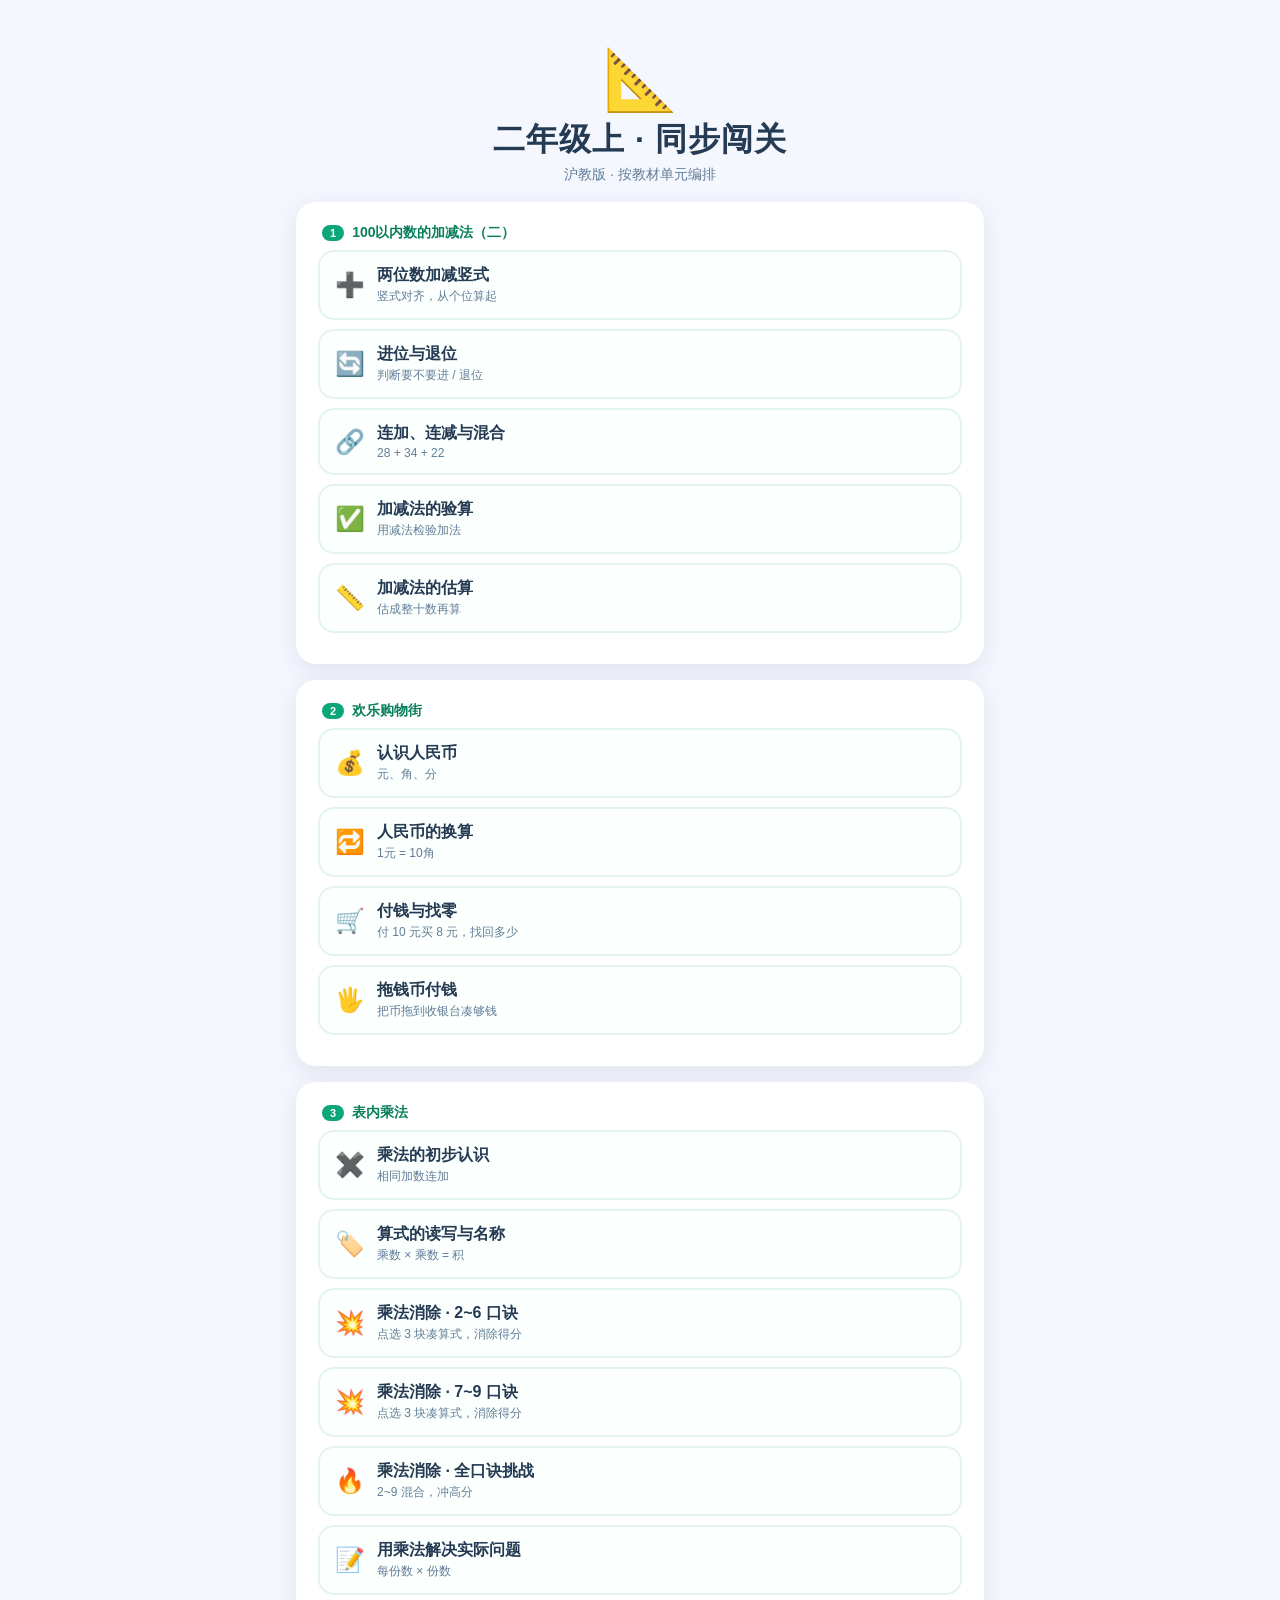
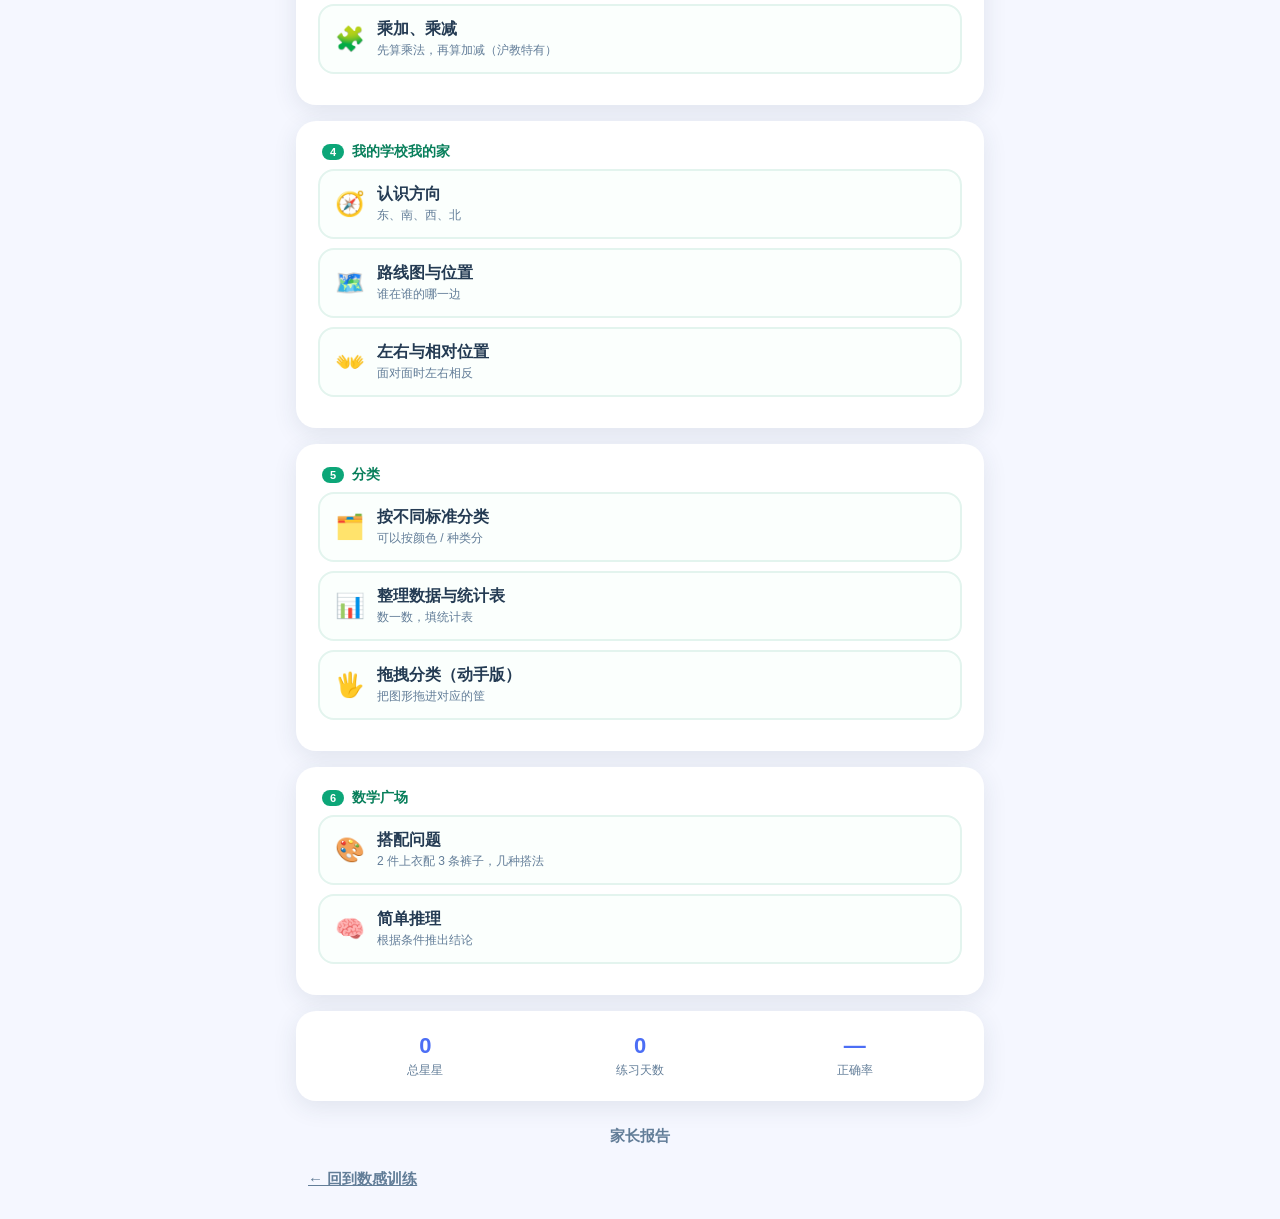
==== grade2.html @ 06c03c6e "feat: 乘法改为消除玩法（借鉴 math-game-2a 设计） - 新增 match.js：棋盘点选 3 块凑「因数×因数=积」即消除 - 追加消除数 = 积的十位数（12→多消 1 块，6→不" ====
<!DOCTYPE html>
<html lang="zh-CN">
<head>
<meta charset="UTF-8">
<meta name="viewport" content="width=device-width, initial-scale=1.0, maximum-scale=1.0, user-scalable=no, viewport-fit=cover">
<meta name="theme-color" content="#0ca678">
<meta name="apple-mobile-web-app-capable" content="yes">
<meta name="apple-mobile-web-app-title" content="二上闯关">
<title>二年级上 · 同步闯关（沪教版）</title>
<link rel="stylesheet" href="styles.css">
<link rel="stylesheet" href="grade2.css">
</head>
<body>

<div id="app">

  <!-- ========== 首页 ========== -->
  <section id="view-home" class="view active">
    <header class="hero">
      <div class="logo">📐</div>
      <h1>二年级上 · 同步闯关</h1>
      <p class="sub">沪教版 · 按教材单元编排</p>
    </header>

    <div id="unitList"><!-- JS 注入：按单元分组 --></div>

    <div class="card stats-card">
      <div class="stat"><span class="stat-num" id="homeStars">0</span><span class="stat-lbl">总星星</span></div>
      <div class="stat"><span class="stat-num" id="homeDays">0</span><span class="stat-lbl">练习天数</span></div>
      <div class="stat"><span class="stat-num" id="homeAcc">—</span><span class="stat-lbl">正确率</span></div>
    </div>

    <button class="btn btn-ghost" id="btnParent">家长报告</button>
    <a class="btn btn-ghost" href="index.html">← 回到数感训练</a>
  </section>

  <!-- ========== 答题 ========== -->
  <section id="view-quiz" class="view">
    <header class="quiz-bar">
      <button class="icon-btn" id="btnQuit" aria-label="退出">✕</button>
      <div class="progress-wrap"><div class="progress" id="progress"></div></div>
      <div class="star-counter">⭐ <span id="quizStars">0</span></div>
    </header>

    <div class="quiz-body">
      <div class="stage-tag" id="stageTag">乘法与除法</div>
      <div class="question" id="question"></div>
    </div>

    <div class="answers" id="answers"></div>
    <div class="feedback" id="feedback"></div>
  </section>

  <!-- ========== 结算 ========== -->
  <section id="view-result" class="view">
    <div class="result-card">
      <div class="result-emoji" id="resultEmoji">🎉</div>
      <h2 id="resultTitle">真棒！</h2>
      <div class="result-stars" id="resultStars">⭐⭐⭐</div>
      <p class="result-sub" id="resultSub"></p>
      <button class="btn btn-primary" id="btnAgain">再来一轮</button>
      <button class="btn btn-ghost" id="btnBackHome">回到首页</button>
    </div>
  </section>

  <!-- ========== 家长报告 ========== -->
  <section id="view-parent" class="view">
    <header class="hero small"><h1>家长报告</h1></header>
    <div class="card" id="parentStats"></div>
    <div class="card" id="parentDaily"></div>
    <div class="card" id="parentModes"></div>
    <button class="btn btn-ghost" id="btnParentBack">返回</button>
    <button class="btn btn-danger" id="btnReset">清空记录</button>
  </section>

</div>

<script src="drag.js"></script>
<script src="match.js"></script>
<script src="grade2.js"></script>
</body>
</html>
---- styles.css ----
/* 数学岛 — 响应式 + 童趣皮肤 */
:root{
  --bg:#f5f7ff;
  --card:#ffffff;
  --ink:#243b53;
  --ink-soft:#627d98;
  --blue:#4c6ef5;
  --blue-dark:#3b5bdb;
  --green:#2fb344;
  --red:#ef5350;
  --amber:#ffb020;
  --radius:20px;
  --shadow:0 6px 24px rgba(36,59,83,.10);
  --safe-b:env(safe-area-inset-bottom,0px);
}
*{box-sizing:border-box;-webkit-tap-highlight-color:transparent}
html,body{height:100%}
body{
  margin:0;
  font-family:-apple-system,BlinkMacSystemFont,"Segoe UI","PingFang SC","Microsoft YaHei",sans-serif;
  background:var(--bg);
  color:var(--ink);
  overscroll-behavior:none;
  user-select:none;
}
#app{
  max-width:640px;
  margin:0 auto;
  min-height:100%;
  padding:18px 16px calc(18px + var(--safe-b));
  display:flex;
  flex-direction:column;
}
.view{display:none;flex:1;flex-direction:column}
.view.active{display:flex;animation:fade .22s ease}
@keyframes fade{from{opacity:0;transform:translateY(6px)}to{opacity:1;transform:none}}

/* ---------- 首页 ---------- */
.hero{text-align:center;padding:22px 0 18px}
.hero.small{padding:8px 0 14px}
.logo{font-size:52px;line-height:1}
.hero h1{margin:8px 0 4px;font-size:28px;letter-spacing:1px}
.hero .sub{margin:0;color:var(--ink-soft);font-size:14px}

.card{
  background:var(--card);
  border-radius:var(--radius);
  box-shadow:var(--shadow);
  padding:16px;
  margin-bottom:14px;
}
.card-title{margin:0 0 12px;font-size:15px;color:var(--ink-soft);font-weight:600}

.level-list{display:flex;flex-direction:column;gap:10px}
.level-btn{
  display:flex;align-items:center;gap:12px;
  width:100%;padding:14px 16px;
  border:2px solid #e6ebff;border-radius:16px;
  background:#fbfcff;cursor:pointer;
  font-size:16px;font-weight:600;color:var(--ink);
  transition:transform .12s ease,border-color .12s,background .12s;
  text-align:left;
}
.level-btn:active{transform:scale(.975)}
.level-btn:hover{border-color:var(--blue);background:#f2f5ff}
.level-btn .lv-emoji{font-size:26px}
.level-btn .lv-meta{display:flex;flex-direction:column;gap:2px}
.level-btn .lv-desc{font-size:12px;color:var(--ink-soft);font-weight:400}

.stats-card{display:flex;justify-content:space-around;text-align:center}
.stat{display:flex;flex-direction:column;gap:3px;flex:1}
.stat-num{font-size:22px;font-weight:700;color:var(--blue)}
.stat-lbl{font-size:12px;color:var(--ink-soft)}

/* ---------- 按钮 ---------- */
.btn{
  display:block;width:100%;padding:15px;
  border:none;border-radius:16px;
  font-size:17px;font-weight:700;font-family:inherit;
  cursor:pointer;transition:transform .1s,filter .15s;
}
.btn:active{transform:scale(.98)}
.btn-primary{background:var(--blue);color:#fff;box-shadow:0 4px 14px rgba(76,110,245,.35)}
.btn-primary:hover{filter:brightness(1.06)}
.btn-ghost{background:transparent;color:var(--ink-soft);font-weight:600;font-size:15px;padding:12px}
.btn-ghost:hover{color:var(--blue)}
.btn-danger{background:transparent;color:var(--red);font-weight:600;font-size:14px;padding:10px}

/* ---------- 答题 ---------- */
.quiz-bar{display:flex;align-items:center;gap:12px;padding:4px 0 12px}
.icon-btn{
  width:38px;height:38px;flex:0 0 38px;
  border:none;border-radius:50%;background:#e8ecff;color:var(--ink-soft);
  font-size:17px;cursor:pointer;line-height:1;
}
.progress-wrap{flex:1;height:10px;background:#e8ecff;border-radius:99px;overflow:hidden}
.progress{height:100%;width:0;background:linear-gradient(90deg,var(--blue),#7c9cff);border-radius:99px;transition:width .3s ease}
.star-counter{font-size:15px;font-weight:700;color:var(--amber);white-space:nowrap}

.quiz-body{
  flex:1;display:flex;flex-direction:column;align-items:center;justify-content:center;
  gap:14px;min-height:0;
}
.stage-tag{
  font-size:12px;font-weight:700;letter-spacing:.5px;
  color:var(--blue);background:#eaefff;padding:5px 14px;border-radius:99px;
}
.question{
  font-size:clamp(26px,7vw,40px);
  font-weight:800;text-align:center;line-height:1.35;
  word-break:break-word;
}
/* 具象：实物图形 */
.objects{display:flex;flex-wrap:wrap;justify-content:center;gap:6px;max-width:100%}
.objects.big{font-size:clamp(22px,6vw,34px);line-height:1.1}
.objects.gone{opacity:.28}
.obj-row{display:flex;align-items:center;gap:10px;flex-wrap:wrap;justify-content:center}
.op-sign{font-size:34px;font-weight:800;color:var(--ink-soft)}
/* 形象：点阵 */
.dots{display:flex;flex-wrap:wrap;gap:5px;justify-content:center;max-width:240px}
.dot{width:16px;height:16px;border-radius:50%;background:var(--blue)}
.dot.b{background:var(--amber)}
.dot.off{background:#dde3f5}
.eq-line{font-size:clamp(24px,6.5vw,36px);font-weight:800}
.blank{
  display:inline-block;min-width:1.6em;border-bottom:5px solid var(--blue);
  color:var(--blue);
}

.answers{
  display:grid;grid-template-columns:repeat(2,1fr);gap:12px;
  padding-top:14px;
}
.ans-btn{
  padding:20px 8px;border:3px solid #e6ebff;border-radius:18px;
  background:#fff;font-size:26px;font-weight:800;color:var(--ink);
  font-family:inherit;cursor:pointer;
  transition:transform .1s,border-color .15s,background .15s;
  box-shadow:0 3px 10px rgba(36,59,83,.06);
}
.ans-btn:active{transform:scale(.96)}
.ans-btn:hover{border-color:var(--blue)}
.ans-btn.correct{border-color:var(--green);background:#e9f9ec;color:var(--green);animation:pop .3s}
.ans-btn.wrong{border-color:var(--red);background:#fdecec;color:var(--red);animation:shake .3s}
.ans-btn:disabled{cursor:default;opacity:.85}
@keyframes pop{0%{transform:scale(1)}50%{transform:scale(1.08)}100%{transform:scale(1)}}
@keyframes shake{0%,100%{transform:translateX(0)}25%{transform:translateX(-7px)}75%{transform:translateX(7px)}}

.feedback{
  height:26px;text-align:center;font-weight:700;font-size:16px;
  padding-top:8px;color:var(--green);
}
.feedback.bad{color:var(--red)}

/* 连击 */
.combo{
  position:fixed;left:50%;top:22%;transform:translateX(-50%);
  font-size:34px;font-weight:900;color:var(--amber);
  text-shadow:0 3px 0 #fff,0 0 18px rgba(255,176,32,.5);
  pointer-events:none;animation:comboAnim .9s ease forwards;z-index:50;
}
@keyframes comboAnim{0%{opacity:0;transform:translate(-50%,10px) scale(.6)}
  30%{opacity:1;transform:translate(-50%,0) scale(1.15)}
  100%{opacity:0;transform:translate(-50%,-38px) scale(1)}}

/* ---------- 结算 ---------- */
#view-result{align-items:center;justify-content:center}
.result-card{text-align:center;width:100%;padding:8px 0 20px}
.result-emoji{font-size:64px;animation:pop .5s}
.result-card h2{font-size:24px;margin:10px 0 6px}
.result-stars{font-size:32px;letter-spacing:4px;margin:6px 0 10px}
.result-sub{color:var(--ink-soft);font-size:15px;margin:0 0 22px}
.result-card .btn{margin-bottom:10px}

/* ---------- 家长报告 ---------- */
#view-parent .card{font-size:15px}
.p-row{display:flex;justify-content:space-between;padding:9px 0;border-bottom:1px solid #eef1fa}
.p-row:last-child{border-bottom:none}
.p-row span:last-child{font-weight:700;color:var(--blue)}
.day-row{display:flex;justify-content:space-between;padding:7px 0;font-size:14px;border-bottom:1px solid #f2f4fb}
.day-row:last-child{border-bottom:none}
.day-row .d{color:var(--ink-soft)}

/* ---------- 大屏（电脑/平板横屏） ---------- */
@media (min-width:768px){
  #app{max-width:720px;padding-top:28px}
  .logo{font-size:60px}
  .hero h1{font-size:32px}
  .answers{grid-template-columns:repeat(4,1fr)}
  .ans-btn{padding:24px 8px;font-size:30px}
  .card{padding:22px}
}
/* 横屏矮屏 */
@media (max-height:520px) and (orientation:landscape){
  .hero{padding:6px 0}
  .logo{display:none}
  .quiz-body{gap:8px}
  .stage-tag{display:none}
}
---- grade2.css ----
/* 二年级上同步闯关 — 追加样式（基础样式复用 styles.css） */
:root{
  --g2:#0ca678;
  --g2-dark:#087f5b;
}

/* 单元分组 */
.unit-block{margin-bottom:16px}
.unit-title{
  display:flex;align-items:center;gap:8px;
  font-size:14px;font-weight:800;color:var(--g2-dark);
  padding:0 4px 8px;
}
.unit-title .u-badge{
  background:var(--g2);color:#fff;font-size:11px;
  padding:2px 8px;border-radius:99px;font-weight:700;
}

/* 模式按钮 */
.mode-btn{
  display:flex;align-items:center;gap:12px;width:100%;
  padding:13px 15px;border:2px solid #e3f4ee;border-radius:16px;
  background:#fbfffd;cursor:pointer;text-align:left;
  font-size:16px;font-weight:700;color:var(--ink);
  margin-bottom:9px;transition:transform .12s,border-color .12s,background .12s;
}
.mode-btn:active{transform:scale(.975)}
.mode-btn:hover{border-color:var(--g2);background:#f2fbf7}
.mode-btn .m-emoji{font-size:24px}
.mode-btn .m-meta{display:flex;flex-direction:column;gap:2px}
.mode-btn .m-desc{font-size:12px;color:var(--ink-soft);font-weight:400}

/* ---------- 题目渲染 ---------- */
/* 竖式（右对齐等宽） */
.vcalc{
  display:inline-block;
  font-family:ui-monospace,Consolas,"Courier New",monospace;
  font-size:clamp(26px,6.5vw,38px);font-weight:800;line-height:1.32;
  text-align:right;margin-bottom:10px;padding:0 10px;
}
.vrow{display:flex;justify-content:flex-end;align-items:baseline;gap:6px}
.vop{color:var(--g2);margin-right:2px}
.vline{border-top:3px solid var(--ink);margin-top:5px;min-width:2.4em}

/* 提示小字 */
.hint{font-size:13px;color:var(--ink-soft);font-weight:400;display:inline-block;margin-top:5px}

/* 连加连减算式行 */
.addline{
  font-size:clamp(19px,4.8vw,28px);font-weight:800;text-align:center;
  letter-spacing:1px;margin-bottom:10px;color:var(--ink);word-break:break-word;
}

/* 分组实物：几个几 */
.groups{
  display:flex;flex-wrap:wrap;gap:12px;justify-content:center;
  margin-bottom:8px;max-width:100%;
}
.grp{
  background:#f2fbf7;border:2px dashed #a8e0c8;border-radius:14px;
  padding:7px 11px;font-size:clamp(17px,4.2vw,25px);
  letter-spacing:1.5px;line-height:1.15;
}

/* 方位十字 */
.compass{
  display:grid;grid-template-columns:repeat(3,minmax(50px,66px));
  gap:6px;justify-content:center;margin-bottom:10px;
}
.cdir{
  display:flex;align-items:center;justify-content:center;
  background:#f2fbf7;border:2px solid #a8e0c8;border-radius:12px;
  padding:9px 4px;font-size:clamp(16px,4vw,20px);font-weight:800;color:var(--ink);
}
.cdir.on{background:var(--g2);color:#fff;border-color:var(--g2)}
.cctr{display:flex;align-items:center;justify-content:center;font-size:26px}

/* 人民币 */
.money{font-size:clamp(28px,7vw,40px);text-align:center;margin-bottom:10px;letter-spacing:6px}

/* 图标行（分类 / 搭配 / 统计） */
.items{
  font-size:clamp(20px,5vw,30px);text-align:center;letter-spacing:4px;
  margin-bottom:10px;line-height:1.55;word-break:break-word;
}
.items.small{
  font-size:clamp(15px,3.8vw,21px);letter-spacing:2px;line-height:1.75;
  max-height:100px;overflow:hidden;
}

/* 统计表 */
.table{
  max-width:290px;margin:0 auto 10px;border:2px solid #a8e0c8;
  border-radius:12px;overflow:hidden;
}
.trow{
  display:flex;justify-content:space-between;padding:8px 14px;
  font-size:16px;font-weight:700;border-bottom:1px solid #e3f4ee;
}
.trow:last-child{border-bottom:none}
.trow span:last-child{color:var(--g2);font-weight:800}

/* 题目提问文字 */
.ask{
  font-size:clamp(14px,3.6vw,18px);font-weight:700;
  color:var(--ink);text-align:center;line-height:1.45;
}

/* ---------- 选项与主题色 ---------- */
.ans-btn.text{font-size:clamp(15px,3.7vw,21px);padding:19px 8px;letter-spacing:.3px;line-height:1.35}
.btn-primary{background:var(--g2);box-shadow:0 4px 14px rgba(12,166,120,.32)}
.btn-primary:hover{filter:brightness(1.06)}
.ans-btn:hover{border-color:var(--g2)}
.ans-btn.correct{border-color:var(--g2);background:#e9fbf3;color:var(--g2)}
.stage-tag{color:var(--g2);background:#e6f9f1}
.blank{border-bottom-color:var(--g2)}
.progress{background:linear-gradient(90deg,var(--g2),#63e6be)}
.icon-btn{background:#e3f7f0;color:var(--g2-dark)}
.dot{background:var(--g2)}
.dot.b{background:#ffa94d}

/* 大屏 */
@media (min-width:768px){
  .items.small{max-height:130px}
  .vcalc{font-size:42px}
}

/* ================= 拖拽玩法 ================= */
.drag-scene{width:100%;display:flex;flex-direction:column;gap:12px}
.drag-prompt{
  text-align:center;font-size:clamp(14px,3.7vw,18px);font-weight:800;
  color:var(--ink);line-height:1.5;
}
.drag-hint{text-align:center;font-size:12px;color:var(--ink-soft);margin-top:-4px}

/* 待拖区 */
.drag-pool{
  display:flex;flex-wrap:wrap;gap:10px;justify-content:center;
  min-height:64px;padding:10px;background:#f7fffb;
  border:2px dashed #b7e8d5;border-radius:16px;
}
.drag-pool.coins{gap:12px}
.drag-item{
  font-size:clamp(22px,6vw,32px);line-height:1;
  width:clamp(46px,12vw,58px);height:clamp(46px,12vw,58px);
  display:flex;align-items:center;justify-content:center;
  background:#fff;border:2px solid #cdeee0;border-radius:14px;
  box-shadow:0 2px 8px rgba(12,166,120,.12);
  cursor:grab;touch-action:none;user-select:none;
  transition:transform .12s ease,box-shadow .12s;
}
.drag-item:active{cursor:grabbing}
.drag-item.dragging{
  z-index:999;cursor:grabbing;
  box-shadow:0 10px 26px rgba(12,166,120,.34);
  border-color:var(--g2);
}
.drag-item.placed{
  border-color:var(--g2);background:#e9fbf3;
  animation:pop .32s ease;
}
.drag-item.shake{animation:shake .4s ease;border-color:var(--red);background:#fdecec}
.drag-item.used{opacity:.35;transform:scale(.86)}

/* 目标容器 */
.drag-bins{display:flex;gap:12px;justify-content:center;flex-wrap:wrap}
.drag-bin{
  flex:1;min-width:120px;max-width:200px;min-height:96px;
  background:#f2fbf7;border:3px solid #a8e0c8;border-radius:18px;
  padding:8px;display:flex;flex-direction:column;gap:6px;
}
.drag-bin.cashier{flex:1 1 100%;max-width:100%;min-height:92px;border-style:solid}
.drag-bin.over{border-color:var(--g2);background:#e6f9f1}
.bin-label{
  font-size:13px;font-weight:800;color:var(--g2-dark);text-align:center;
}
.bin-items{
  display:flex;flex-wrap:wrap;gap:5px;justify-content:center;align-items:center;
  min-height:44px;flex:1;
}
.bin-items .drag-item{
  width:auto;height:auto;min-width:34px;min-height:34px;
  font-size:clamp(17px,4.4vw,23px);padding:3px 5px;border-radius:10px;
}

/* ---------- 付钱 ---------- */
.pay-board{display:flex;flex-direction:column;gap:10px;align-items:center}
.pay-counter{
  display:flex;align-items:baseline;gap:6px;
  background:#fff;border:3px solid #a8e0c8;border-radius:16px;
  padding:10px 22px;box-shadow:0 3px 12px rgba(12,166,120,.12);
}
.pay-counter .pc-label{font-size:13px;color:var(--ink-soft);font-weight:700}
.pay-counter .pc-val{font-size:clamp(28px,7vw,38px);font-weight:900;color:var(--g2)}
.pay-counter .pc-unit{font-size:15px;font-weight:700;color:var(--ink-soft)}
.pay-counter.exact{border-color:var(--g2);animation:pop .35s ease}
.drag-item.coin{
  width:auto;height:auto;padding:12px 14px;border-radius:50%;
  font-size:clamp(15px,3.8vw,19px);font-weight:800;
}
.coin.v1{background:#fff5e6;border-color:#ffd8a8;color:#b8730a}
.coin.v2{background:#eef8ff;border-color:#a5d8ff;color:#1864ab}
.coin.v5{background:#f3f0ff;border-color:#d0bfff;color:#5f3dc4}
.coin.v10{background:#eefbf3;border-color:#a8e0c8;color:#087f5b}
.coin.v20{background:#fff0f6;border-color:#fcc2d7;color:#a61e4d}
.coin-fly{
  position:absolute;font-size:18px;font-weight:900;color:var(--g2);
  animation:flyUp .7s ease forwards;pointer-events:none;
}
@keyframes flyUp{
  0%{opacity:0;transform:translateY(6px)}
  30%{opacity:1}
  100%{opacity:0;transform:translateY(-42px) scale(1.3)}
}
.pay-result{
  font-size:clamp(14px,3.7vw,18px);font-weight:800;text-align:center;
  padding:9px 16px;border-radius:14px;animation:pop .35s ease;
}
.pay-result.good{background:#e9fbf3;color:var(--g2-dark)}
.pay-result.warn{background:#fff9e6;color:#b8730a}
.drag-bin.cashier{position:relative;overflow:visible}


/* 收银台实时差额提示 */
.pc-diff{font-size:13px;font-weight:800;margin-left:8px}
.pc-diff.need{color:#627d98}
.pc-diff.exact{color:#0ca678}
.pc-diff.over{color:#b8730a}

/* ================= 乘法消除玩法 ================= */
.mg-wrap{width:100%;display:flex;flex-direction:column;gap:10px;align-items:center}
.mg-bar{
  display:flex;justify-content:space-between;width:100%;gap:8px;
  font-size:13px;font-weight:800;color:#627d98;padding:0 4px;
}
.mg-bar b{color:var(--g2);font-size:17px}
.mg-time.urgent b{color:#e03131;animation:mgPulse .7s ease-in-out infinite}
@keyframes mgPulse{0%,100%{opacity:1}50%{opacity:.35}}
.mg-formula{
  min-height:26px;font-size:clamp(14px,3.8vw,18px);font-weight:800;
  color:#627d98;text-align:center;line-height:1.4;
}
.mg-formula.full{color:var(--ink)}
.mg-formula.hit{color:var(--g2);animation:pop .35s ease}
.mg-formula.warn{color:#b8730a}

.mg-board{display:grid;gap:5px;width:100%;max-width:430px}
.mg-cell{
  aspect-ratio:1;padding:0;font-family:inherit;
  background:#fff;border:2px solid var(--c,#cdeee0);color:var(--c,#0ca678);
  border-radius:12px;font-size:clamp(13px,3.8vw,19px);font-weight:900;
  display:flex;align-items:center;justify-content:center;
  cursor:pointer;touch-action:manipulation;
  transition:transform .12s ease,box-shadow .12s,background .15s,color .15s;
}
.mg-cell.empty{background:transparent;border-color:transparent;cursor:default}
.mg-cell.sel{
  background:var(--c,#0ca678);color:#fff;transform:scale(1.09);
  box-shadow:0 0 0 3px rgba(12,166,120,.45);z-index:2;
}
.mg-cell.bad{animation:shake .4s ease;background:#fdecec;border-color:#e03131;color:#e03131}
.mg-cell.hint{box-shadow:0 0 0 3px #ffd43b,0 0 14px rgba(255,212,59,.7);animation:mgPulse .5s ease 2}
.mg-cell.clear{transform:scale(0) rotate(18deg);opacity:0;transition:transform .3s ease,opacity .3s ease}
.mg-cell.drop{animation:mgDrop .32s ease}
@keyframes mgDrop{from{transform:translateY(-30px);opacity:0}to{transform:none;opacity:1}}

.mg-actions{display:flex;gap:10px;width:100%;max-width:430px}
.mg-actions button{
  flex:1;padding:11px;border-radius:14px;border:2px solid #a8e0c8;
  background:#f2fbf7;color:var(--g2-dark);font-size:14px;font-weight:800;
  cursor:pointer;font-family:inherit;
}
.mg-actions button:active{transform:scale(.97)}
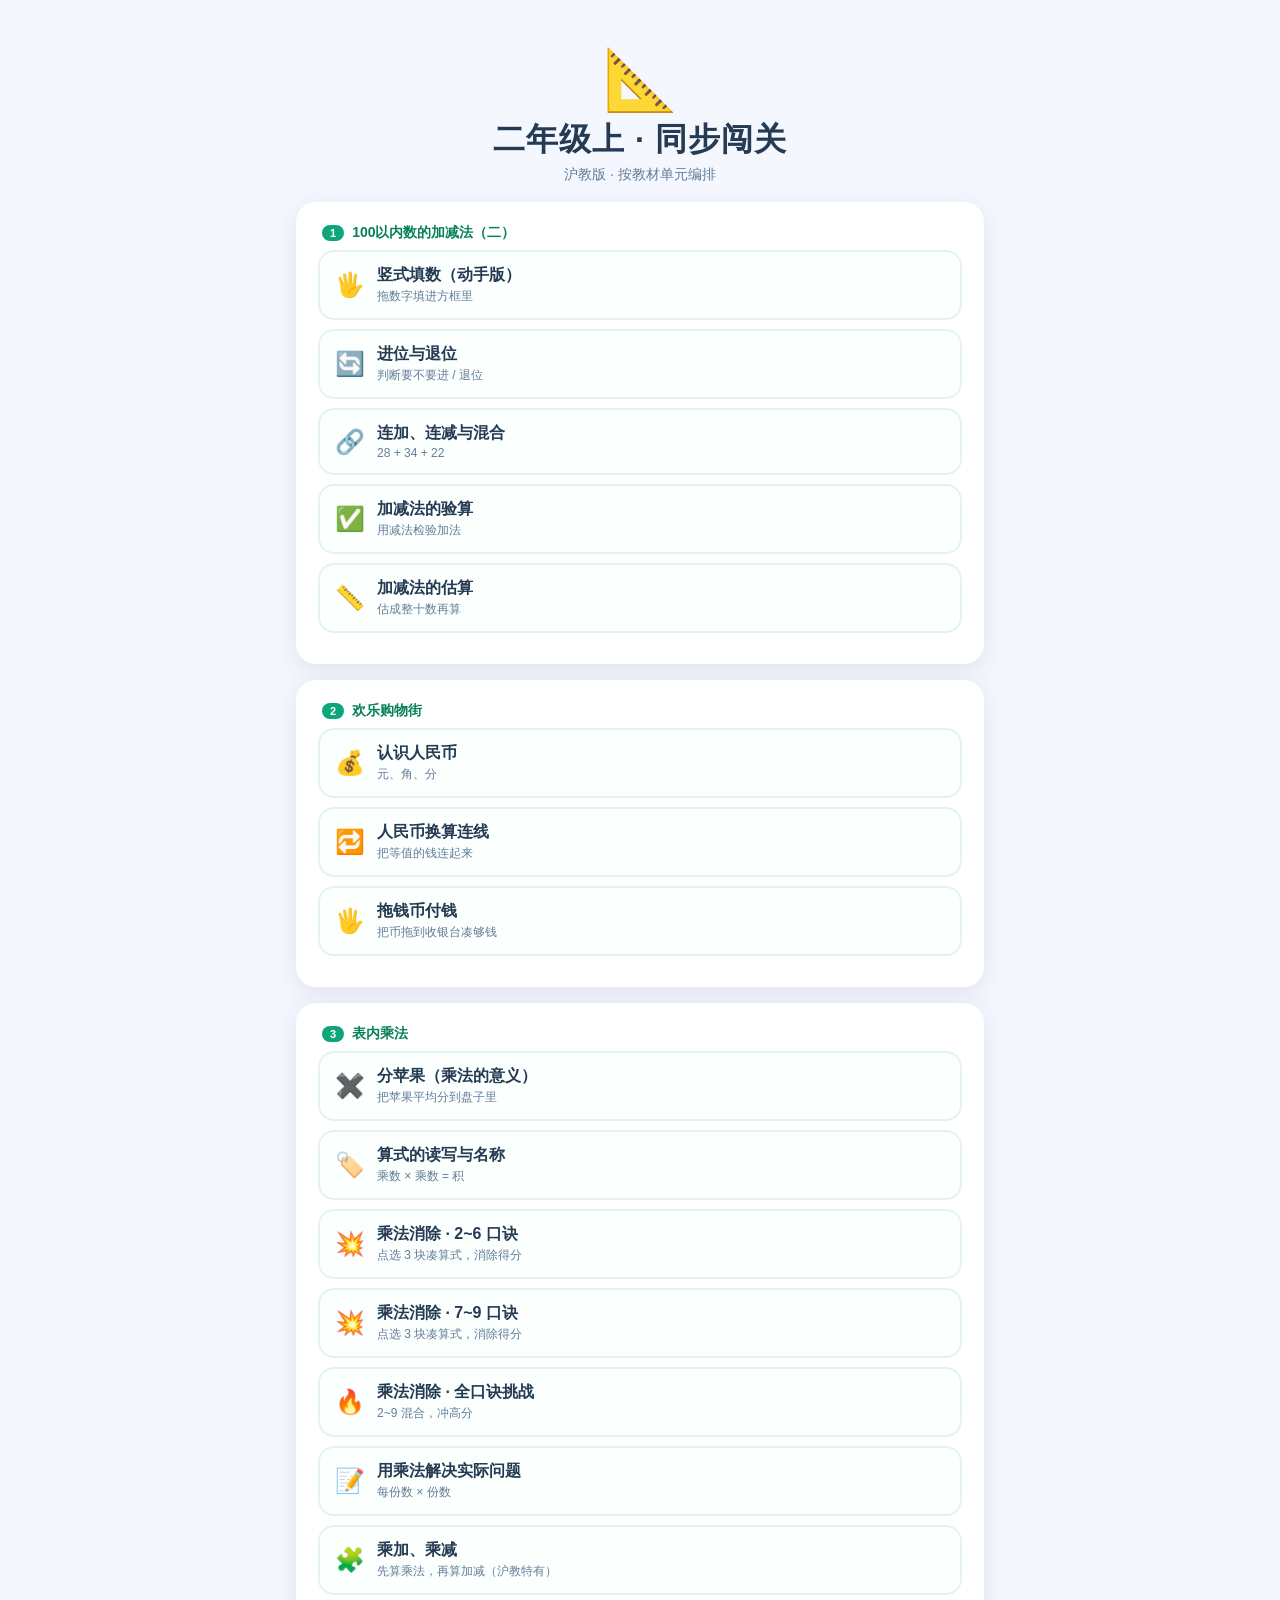
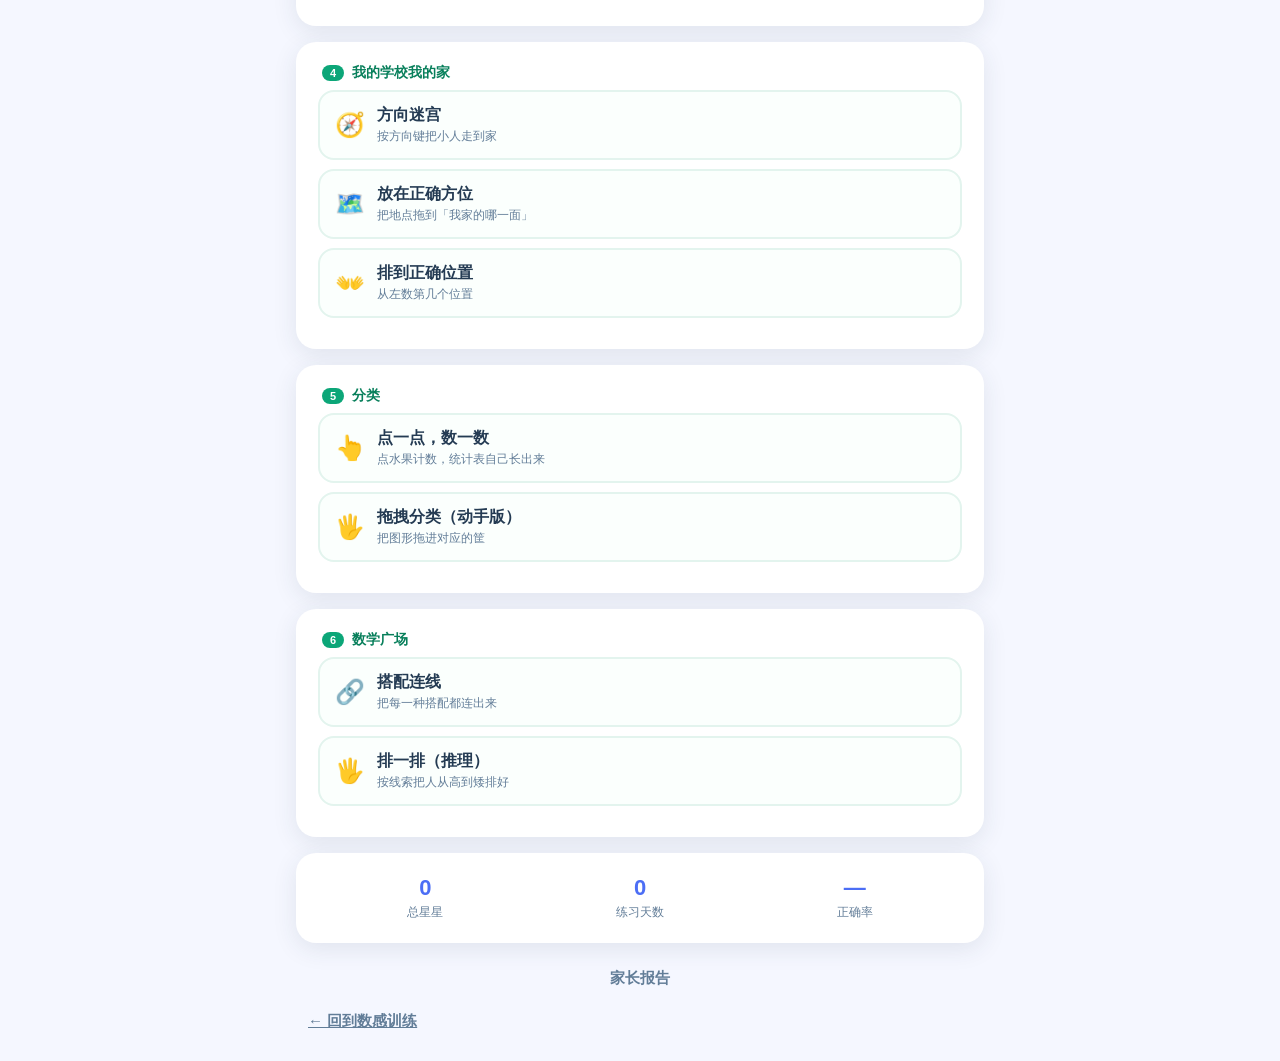
==== commit 5cfcefda: "feat: 5 个玩法改为操作型 + 清理重复旧版" ====
--- a/grade2.html
+++ b/grade2.html
@@ -76,6 +76,7 @@
 </div>
 
 <script src="drag.js"></script>
+<script src="drag-extra.js"></script>
 <script src="match.js"></script>
 <script src="grade2.js"></script>
 </body>
--- a/grade2.css
+++ b/grade2.css
@@ -272,3 +272,170 @@
 }
 .mg-actions button:active{transform:scale(.97)}
 
+/* ================= 竖式填数 ================= */
+.vfill-calc{
+  display:inline-block;
+  font-family:ui-monospace,Consolas,"Courier New",monospace;
+  font-size:clamp(24px,6vw,34px);font-weight:800;line-height:1.5;
+  text-align:right;padding:0 10px;margin-bottom:4px;
+}
+.vfill-calc .vrow{display:flex;justify-content:flex-end;align-items:center;gap:7px}
+.vdigit{min-width:.72em;text-align:center;color:var(--ink)}
+.vslot{
+  width:1.02em;height:1.16em;border:2px dashed var(--g2);border-radius:7px;
+  background:#f2fbf7;display:inline-block;
+}
+.vslot.filled{
+  border-style:solid;background:#e9fbf3;color:var(--g2-dark);
+  display:inline-flex;align-items:center;justify-content:center;
+  animation:pop .3s ease;width:auto;min-width:1.02em;padding:0 .08em;
+}
+.drag-item.chip{
+  font-size:clamp(19px,5vw,26px);font-weight:900;color:var(--g2-dark);
+  background:#f2fbf7;border-color:#a8e0c8;
+  width:clamp(42px,11vw,52px);height:clamp(42px,11vw,52px);
+}
+
+/* ================= 点击计数 ================= */
+.count-area{
+  display:flex;flex-wrap:wrap;gap:7px;justify-content:center;
+  padding:12px;background:#f7fffb;border:2px dashed #b7e8d5;border-radius:16px;
+  max-height:200px;overflow-y:auto;
+}
+.count-item{
+  font-size:clamp(19px,5.2vw,26px);line-height:1;
+  width:clamp(36px,9.5vw,46px);height:clamp(36px,9.5vw,46px);
+  display:flex;align-items:center;justify-content:center;
+  background:#fff;border:2px solid #e3f4ee;border-radius:11px;
+  cursor:pointer;font-family:inherit;padding:0;
+  transition:transform .12s,background .15s,border-color .15s,opacity .2s;
+}
+.count-item:active{transform:scale(.9)}
+.count-item.done{
+  background:#e9fbf3;border-color:var(--g2);opacity:.5;transform:scale(.9);
+}
+.count-table{
+  width:100%;max-width:350px;border:2px solid #a8e0c8;border-radius:14px;
+  overflow:hidden;background:#fff;
+}
+.ctrow{
+  display:flex;align-items:center;gap:8px;padding:8px 12px;
+  font-size:14px;font-weight:700;border-bottom:1px solid #e3f4ee;
+}
+.ctrow:last-child{border-bottom:none}
+.ctl{flex:0 0 auto;min-width:76px}
+.ctb{flex:1;color:var(--g2);letter-spacing:-2px;font-size:14px;word-break:break-all;line-height:1.2}
+.ctb i{color:#adb5bd;font-size:12px;font-style:normal;letter-spacing:0}
+.ctn{flex:0 0 auto;font-size:17px;font-weight:900;color:var(--g2-dark);min-width:22px;text-align:right}
+
+/* ================= 搭配连线 ================= */
+.link-board{
+  position:relative;display:flex;justify-content:space-between;gap:36px;
+  width:100%;max-width:400px;padding:10px 4px;
+}
+.link-svg{
+  position:absolute;inset:0;width:100%;height:100%;
+  pointer-events:none;z-index:3;overflow:visible;
+}
+.link-line{
+  stroke:var(--g2);stroke-width:3;stroke-linecap:round;
+  animation:lineIn .3s ease;
+}
+@keyframes lineIn{from{opacity:0}to{opacity:1}}
+.link-col{display:flex;flex-direction:column;gap:12px;position:relative;z-index:2}
+.link-card{
+  position:relative;display:flex;flex-direction:column;align-items:center;gap:3px;
+  padding:8px 12px;background:#fff;border:2px solid #a8e0c8;border-radius:14px;
+  cursor:grab;touch-action:none;user-select:none;
+  font-size:12px;font-weight:800;color:var(--g2-dark);
+  transition:transform .12s,border-color .15s,background .15s,box-shadow .15s;
+}
+.link-card .lc-emoji{font-size:26px;line-height:1}
+.link-card.linked{border-color:var(--g2);background:#f2fbf7}
+.link-card.dragging{z-index:999;border-color:var(--g2);box-shadow:0 8px 20px rgba(12,166,120,.3)}
+.link-dot{position:absolute;top:-5px;right:-5px;font-size:9px;color:var(--g2)}
+
+/* ================= 拖着排队 ================= */
+.order-row{
+  display:flex;gap:10px;justify-content:center;align-items:stretch;
+  width:100%;max-width:400px;min-height:120px;
+}
+.order-card{
+  flex:1;max-width:112px;display:flex;flex-direction:column;align-items:center;justify-content:center;gap:5px;
+  padding:12px 6px;background:#fff;border:2px solid #cdeee0;border-radius:14px;
+  cursor:grab;touch-action:none;user-select:none;
+  transition:border-color .15s,box-shadow .15s;
+}
+.order-card .oc-emoji{font-size:clamp(24px,6.5vw,32px);line-height:1}
+.order-card .oc-name{font-size:12px;font-weight:800;color:var(--g2-dark)}
+.order-card.dragging{z-index:999;border-color:var(--g2);box-shadow:0 10px 24px rgba(12,166,120,.32)}
+
+/* ================= 方向迷宫 ================= */
+.maze-board{
+  display:grid;gap:4px;width:100%;max-width:320px;
+  background:#f2fbf7;border:2px solid #a8e0c8;border-radius:16px;padding:8px;
+}
+.maze-cell{
+  aspect-ratio:1;display:flex;align-items:center;justify-content:center;
+  background:#fff;border:1px solid #e3f4ee;border-radius:8px;
+  font-size:clamp(16px,4.4vw,22px);
+}
+.maze-cell.goal{background:#fff9e6;border-color:#ffd8a8}
+.maze-cell.me{background:#e9fbf3;border-color:var(--g2);animation:pop .25s ease}
+.maze-steps{font-size:13px;font-weight:800;color:#627d98}
+.maze-pad{
+  display:grid;grid-template-columns:repeat(3,1fr);gap:7px;width:100%;max-width:250px;
+}
+.mp-btn{
+  padding:11px 4px;border-radius:13px;border:2px solid #a8e0c8;
+  background:#f2fbf7;color:var(--g2-dark);font-size:13px;font-weight:800;
+  cursor:pointer;font-family:inherit;transition:transform .1s,background .15s;
+}
+.mp-btn:active{transform:scale(.94);background:#e6f9f1}
+.mp-mid{display:flex;align-items:center;justify-content:center;font-size:22px}
+
+/* ================= 放在正确方位 ================= */
+.place-board{
+  display:grid;grid-template-columns:repeat(3,1fr);gap:6px;width:100%;max-width:290px;
+}
+.place-cell{
+  aspect-ratio:1;display:flex;flex-wrap:wrap;align-items:center;justify-content:center;gap:2px;
+  background:#f2fbf7;border:2px dashed #b7e8d5;border-radius:14px;font-size:24px;
+}
+.place-cell.off{background:transparent;border-color:transparent}
+.place-cell.home{background:#fff9e6;border:2px solid #ffd8a8;font-size:26px}
+.drag-item.place-item{flex-direction:column;width:auto;height:auto;padding:7px 9px;gap:2px}
+.pi-emoji{font-size:21px;line-height:1}
+.pi-label{font-size:10px;font-weight:800;color:var(--g2-dark)}
+.place-cell .drag-item{
+  width:auto;height:auto;padding:3px 5px;font-size:18px;border-radius:10px;
+  flex-direction:column;gap:1px;
+}
+
+/* ================= 排到正确位置 ================= */
+.seat-row{display:flex;gap:8px;justify-content:center;width:100%;max-width:400px}
+.seat-slot{
+  flex:1;max-width:78px;min-height:88px;position:relative;
+  display:flex;align-items:center;justify-content:center;
+  background:#f7fffb;border:2px dashed #b7e8d5;border-radius:14px;
+}
+.seat-slot.filled{border-style:solid;border-color:var(--g2);background:#e9fbf3}
+.seat-no{position:absolute;top:3px;left:6px;font-size:10px;font-weight:800;color:#adb5bd}
+.drag-item.seat-person{flex-direction:column;width:auto;height:auto;padding:9px 11px;gap:2px}
+
+/* ================= 拖苹果分组 ================= */
+.group-row{display:flex;gap:8px;justify-content:center;width:100%;max-width:400px}
+.group-box{
+  flex:1;min-height:88px;display:flex;flex-direction:column;gap:4px;
+  background:#fff9e6;border:2px solid #ffd8a8;border-radius:16px;padding:6px;
+}
+.gb-label{font-size:11px;font-weight:800;color:#b8730a;text-align:center}
+.gb-items{display:flex;flex-wrap:wrap;gap:3px;justify-content:center;align-items:center;flex:1}
+.gb-items .drag-item{width:auto;height:auto;padding:2px 3px;font-size:16px;border-radius:8px}
+.drag-item.apple{font-size:clamp(20px,5.4vw,27px);background:#fff9e6;border-color:#ffd8a8}
+.group-check{
+  font-size:13px;font-weight:800;color:#627d98;text-align:center;
+  padding:8px 14px;border-radius:12px;background:#f7fffb;
+}
+.group-check.good{background:#e9fbf3;color:var(--g2-dark);animation:pop .35s ease}
+
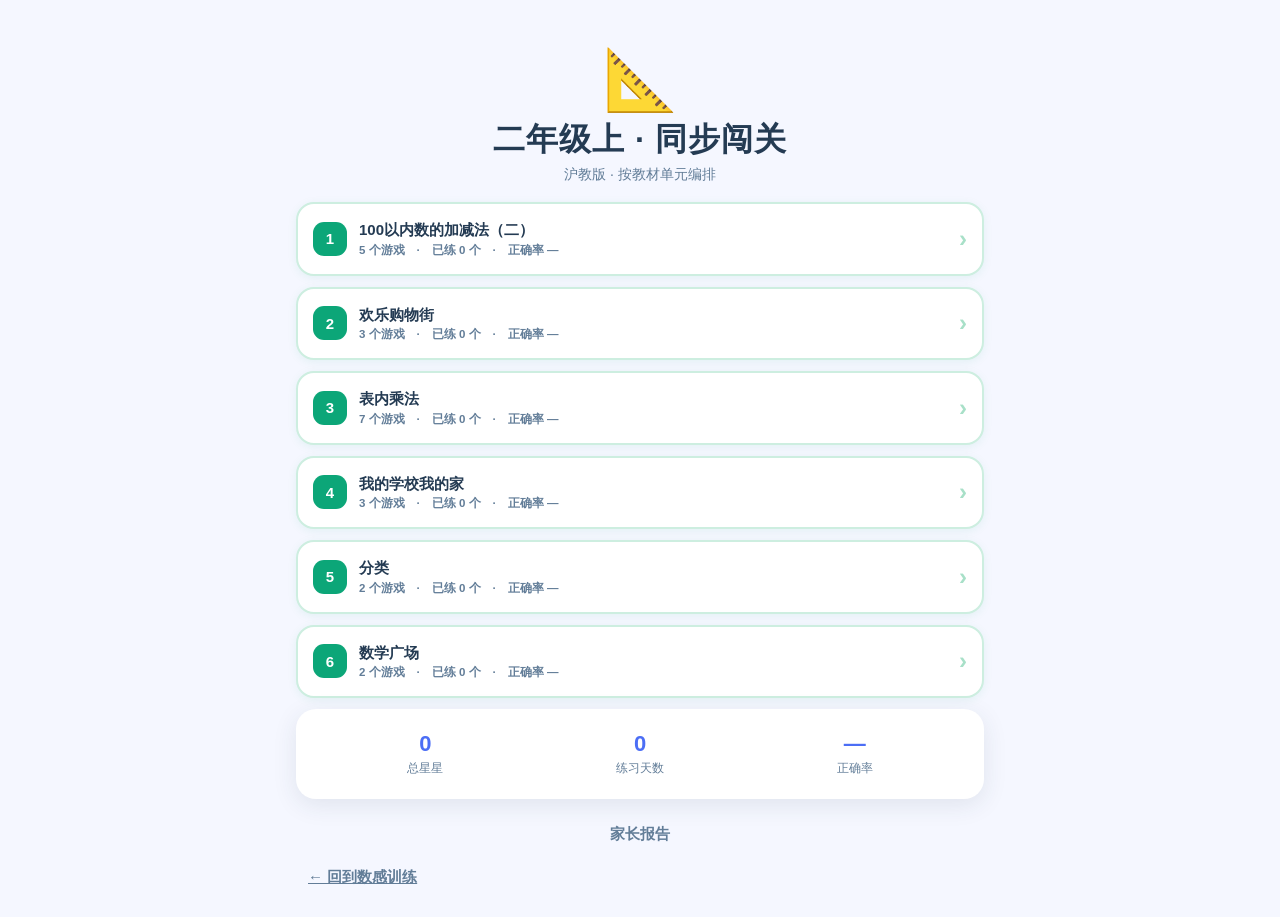
==== commit cf6c29e4: "fix: 三个体验问题（分页 / 连线不可见 / 拖拽不灵敏） 1. 首页分页：只列 6 个教材大类卡片，点进去看该类游戏    原来 22 个游戏全平铺，下滑很累；现在每类显示已练数与正确率  2." ====
--- a/grade2.html
+++ b/grade2.html
@@ -32,6 +32,17 @@
 
     <button class="btn btn-ghost" id="btnParent">家长报告</button>
     <a class="btn btn-ghost" href="index.html">← 回到数感训练</a>
+  </section>
+
+  <!-- ========== 单元内页 ========== -->
+  <section id="view-unit" class="view">
+    <header class="unit-bar">
+      <button class="icon-btn" id="btnUnitBack" aria-label="返回">←</button>
+      <div class="unit-title-text" id="unitTitle">单元</div>
+      <div class="star-counter">⭐ <span id="unitStars">0</span></div>
+    </header>
+    <div id="modeList"></div>
+    <div class="card stats-card" id="unitStats"></div>
   </section>
 
   <!-- ========== 答题 ========== -->
--- a/grade2.css
+++ b/grade2.css
@@ -439,3 +439,60 @@
 }
 .group-check.good{background:#e9fbf3;color:var(--g2-dark);animation:pop .35s ease}
 
+
+/* ================= 算式填空 ================= */
+.eq-line{
+  display:flex;align-items:center;justify-content:center;flex-wrap:wrap;gap:8px;
+  font-family:ui-monospace,Consolas,"Courier New",monospace;
+  font-size:clamp(20px,5.4vw,30px);font-weight:800;color:var(--ink);
+  padding:8px 4px;
+}
+.eq-text{white-space:nowrap;letter-spacing:1px}
+.eq-eq{color:var(--g2)}
+.vslot.big{
+  width:1.6em;height:1.3em;border-width:3px;border-radius:10px;
+}
+.vslot.big.filled{font-size:.95em}
+
+/* 带文字标签的拖拽物体（如各种钱币） */
+.drag-item.has-label{
+  flex-direction:column;width:auto;min-width:56px;height:auto;min-height:56px;
+  padding:7px 9px;gap:2px;font-size:20px;
+}
+.di-label{font-size:9px;font-weight:800;color:var(--g2-dark);line-height:1.15;white-space:nowrap}
+.drag-bin .drag-item .di-label{font-size:8px}
+
+/* ================= 首页大类卡片 ================= */
+.unit-card{
+  display:flex;align-items:center;gap:12px;width:100%;
+  padding:16px 15px;margin-bottom:11px;
+  background:#fff;border:2px solid #cdeee0;border-radius:18px;
+  cursor:pointer;text-align:left;font-family:inherit;
+  box-shadow:0 2px 10px rgba(12,166,120,.08);
+  transition:transform .12s,border-color .15s,box-shadow .15s;
+}
+.unit-card:active{transform:scale(.98)}
+.unit-card:hover{border-color:var(--g2);box-shadow:0 4px 16px rgba(12,166,120,.16)}
+.uc-badge{
+  flex:0 0 auto;width:34px;height:34px;border-radius:11px;
+  background:var(--g2);color:#fff;font-size:15px;font-weight:900;
+  display:flex;align-items:center;justify-content:center;
+}
+.uc-body{flex:1;display:flex;flex-direction:column;gap:3px;min-width:0}
+.uc-name{font-size:15px;font-weight:800;color:var(--ink);line-height:1.3}
+.uc-meta{font-size:11.5px;color:#627d98;font-weight:600}
+.uc-arrow{flex:0 0 auto;font-size:24px;color:#a8e0c8;font-weight:900;line-height:1}
+
+/* ================= 单元内页 ================= */
+.unit-bar{
+  display:flex;align-items:center;gap:10px;margin-bottom:14px;
+}
+.unit-title-text{flex:1;font-size:16px;font-weight:800;color:var(--ink)}
+
+/* 连线计数 */
+.link-count{
+  font-size:13px;font-weight:800;color:var(--g2-dark);
+  background:#e9fbf3;padding:6px 14px;border-radius:99px;
+}
+.link-node{fill:var(--g2);stroke:#fff;stroke-width:2}
+.link-line{stroke-width:4}
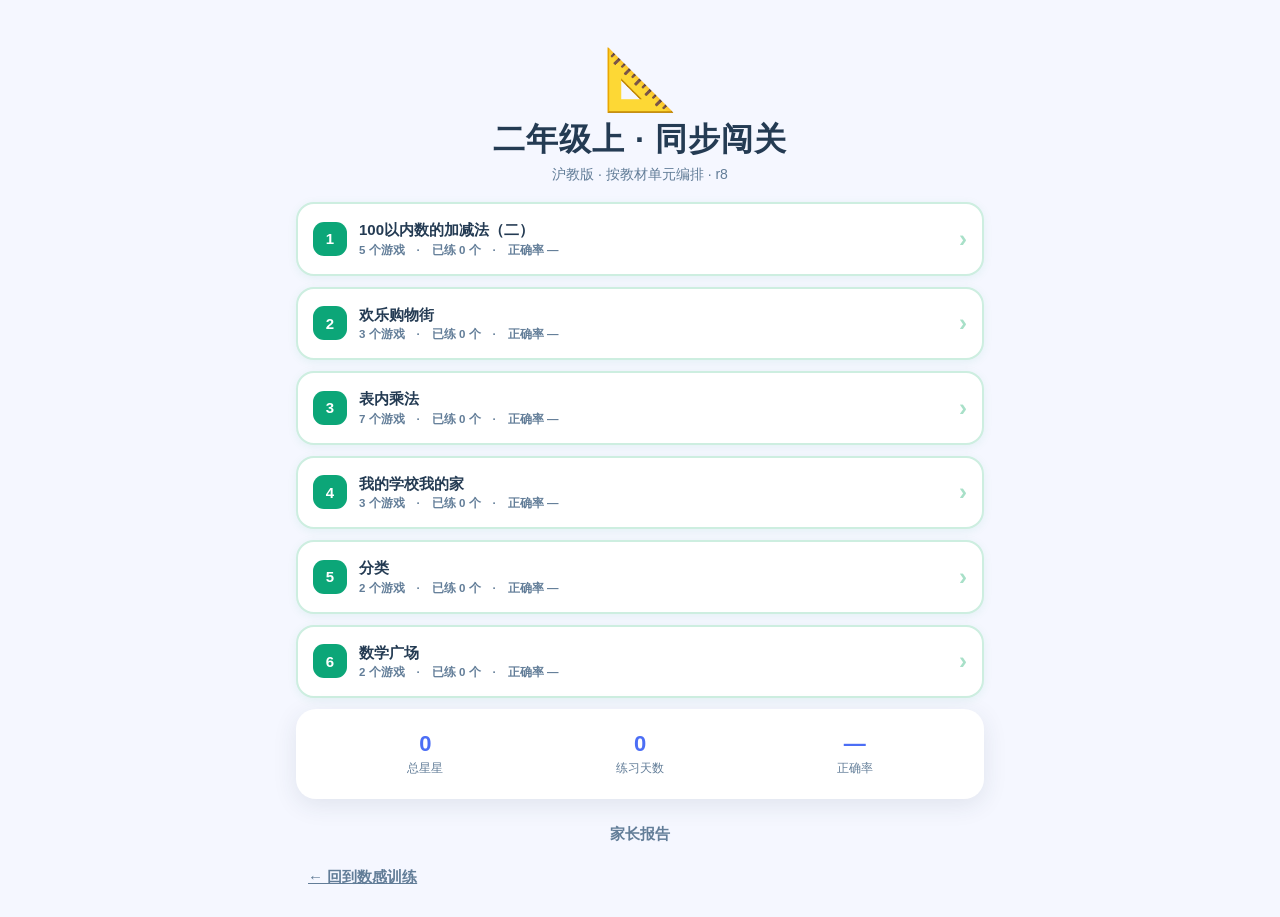
==== commit 9625f81a: "fix: 轻点自识别 + 设备自检" ====
--- a/grade2.html
+++ b/grade2.html
@@ -19,7 +19,7 @@
     <header class="hero">
       <div class="logo">📐</div>
       <h1>二年级上 · 同步闯关</h1>
-      <p class="sub">沪教版 · 按教材单元编排</p>
+      <p class="sub">沪教版 · 按教材单元编排 · <span id="verTag" class="ver-tag"></span></p>
     </header>
 
     <div id="unitList"><!-- JS 注入：按单元分组 --></div>
@@ -80,6 +80,7 @@
     <div class="card" id="parentStats"></div>
     <div class="card" id="parentDaily"></div>
     <div class="card" id="parentModes"></div>
+    <div class="env-line" id="parentEnv"></div>
     <button class="btn btn-ghost" id="btnParentBack">返回</button>
     <button class="btn btn-danger" id="btnReset">清空记录</button>
   </section>
--- a/grade2.css
+++ b/grade2.css
@@ -496,3 +496,22 @@
 }
 .link-node{fill:var(--g2);stroke:#fff;stroke-width:2}
 .link-line{stroke-width:4}
+
+/* ================= 手机端拖拽关键样式 ================= */
+/* 不设 touch-action:none，触摸会被浏览器当成滚动抢走，拖拽直接失效 */
+.drag-item, .drag-bin, .drag-pool, .link-card, .order-card,
+.place-cell, .seat-slot, .group-box, .gb-items, .maze-cell, .drag-scene{
+  touch-action:none;
+  -webkit-touch-callout:none;
+  -webkit-user-select:none;
+  user-select:none;
+}
+.drag-hint, .drag-prompt{ -webkit-user-select:none; user-select:none; }
+
+/* 点选连线的选中态 */
+.link-card.picked{
+  border-color:var(--g2);background:#e9fbf3;
+  box-shadow:0 0 0 4px #a8e0c8;transform:scale(1.06);
+}
+.link-card .lc-emoji{font-size:26px;line-height:1}
+.link-card .lc-label{font-size:12px;font-weight:800;color:var(--g2-dark);white-space:nowrap}
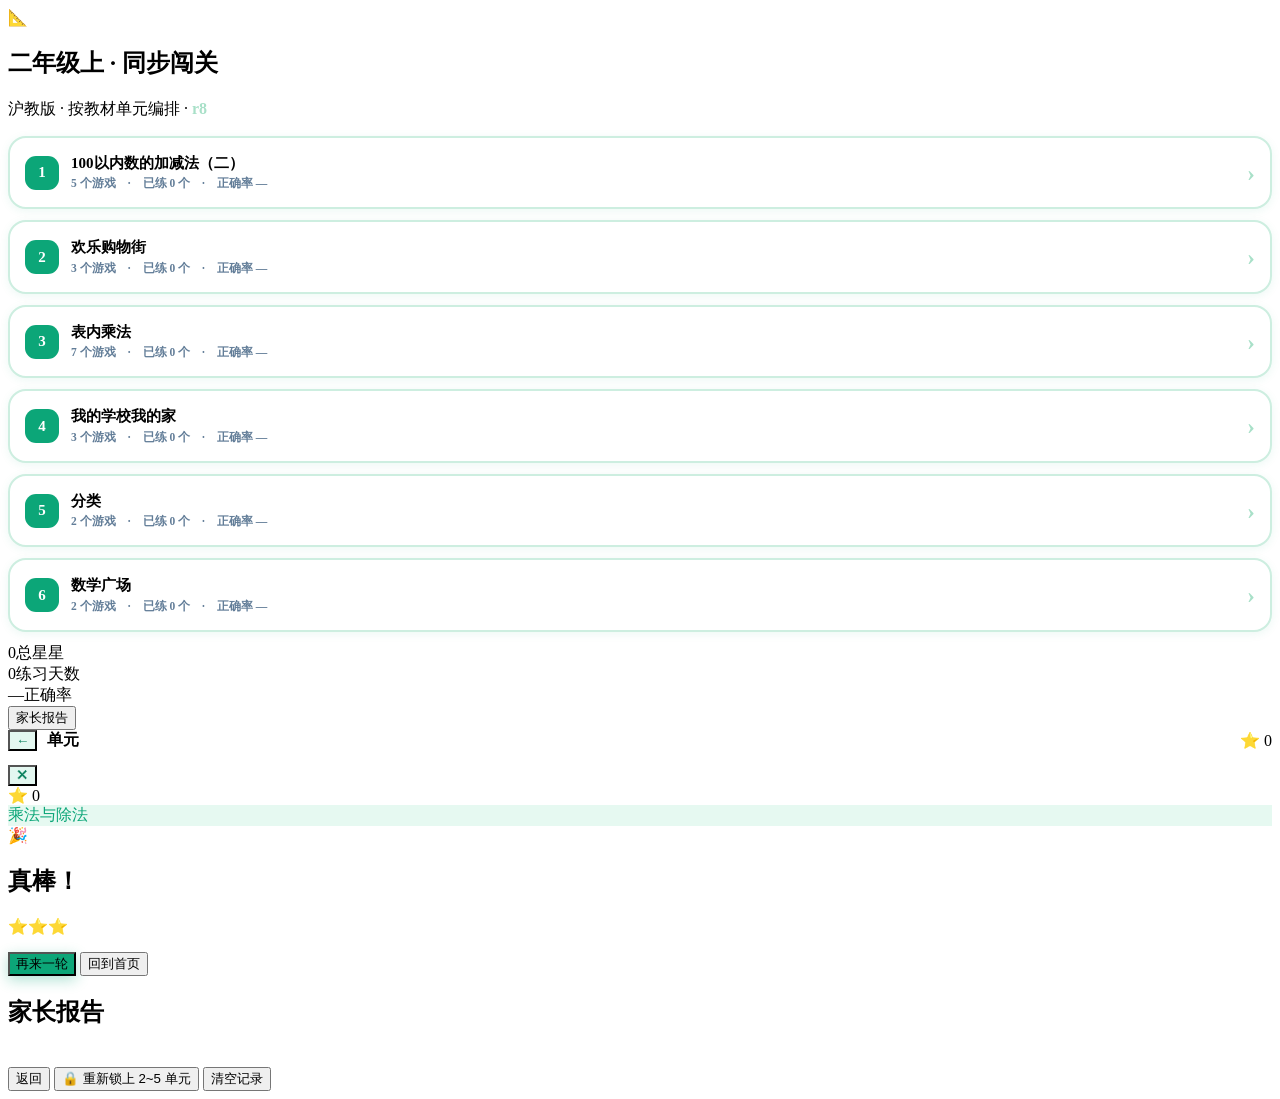
==== commit b830676a: "feat: 两站剥离 + 家长锁" ====
--- a/grade2.html
+++ b/grade2.html
@@ -6,8 +6,7 @@
 <meta name="theme-color" content="#0ca678">
 <meta name="apple-mobile-web-app-capable" content="yes">
 <meta name="apple-mobile-web-app-title" content="二上闯关">
-<title>二年级上 · 同步闯关（沪教版）</title>
-<link rel="stylesheet" href="styles.css">
+<title>二年级数学 · 同步闯关（沪教版）</title>
 <link rel="stylesheet" href="grade2.css">
 </head>
 <body>
@@ -31,7 +30,6 @@
     </div>
 
     <button class="btn btn-ghost" id="btnParent">家长报告</button>
-    <a class="btn btn-ghost" href="index.html">← 回到数感训练</a>
   </section>
 
   <!-- ========== 单元内页 ========== -->
@@ -82,6 +80,7 @@
     <div class="card" id="parentModes"></div>
     <div class="env-line" id="parentEnv"></div>
     <button class="btn btn-ghost" id="btnParentBack">返回</button>
+    <button class="btn btn-ghost" id="btnRelock">🔒 重新锁上 2~5 单元</button>
     <button class="btn btn-danger" id="btnReset">清空记录</button>
   </section>
 
--- a/grade2.css
+++ b/grade2.css
@@ -515,3 +515,44 @@
 }
 .link-card .lc-emoji{font-size:26px;line-height:1}
 .link-card .lc-label{font-size:12px;font-weight:800;color:var(--g2-dark);white-space:nowrap}
+
+/* 设备自检信息（排查手机端问题用） */
+.env-line{
+  font-size:11px;color:#868e96;text-align:center;line-height:1.6;
+  padding:10px 6px;word-break:break-all;
+}
+.ver-tag{color:#a8e0c8;font-weight:800}
+
+/* ================= 手机窄屏适配（手指操作） ================= */
+@media (max-width: 480px){
+  /* 连线：两列靠近，卡片加大，缩短拖拽距离 */
+  .link-board{gap:12px !important;max-width:100%}
+  /* 让两列各自撑满，卡片自然变大（比固定 min-width 更稳） */
+  .link-col{flex:1;min-width:0;gap:12px}
+  .link-card{width:100%;box-sizing:border-box}
+  .link-card{
+    min-width:84px;padding:13px 12px;gap:4px;
+    border-width:2.5px;border-radius:16px;
+  }
+  .link-card .lc-emoji{font-size:32px}
+  .link-card .lc-label{font-size:13px}
+  .link-svg line{stroke-width:5}
+
+  /* 拖拽源目标都加大 */
+  .drag-item{min-width:58px;min-height:58px;font-size:24px}
+  .drag-item.has-label{min-width:64px;min-height:64px;font-size:22px}
+  .di-label{font-size:10px}
+
+  /* 分类筐 / 盘子 / 位置 更高，好放 */
+  .drag-bin{min-height:112px}
+  .seat-slot{min-height:104px;max-width:86px}
+  .group-box{min-height:104px}
+  .place-cell{min-width:84px}
+  .maze-cell{font-size:22px}
+
+  /* 答案按钮加大 */
+  .answers button, .pool-btn{padding:14px 10px;font-size:19px}
+
+  /* 提示文字稍大一点 */
+  .drag-hint{font-size:13px}
+}
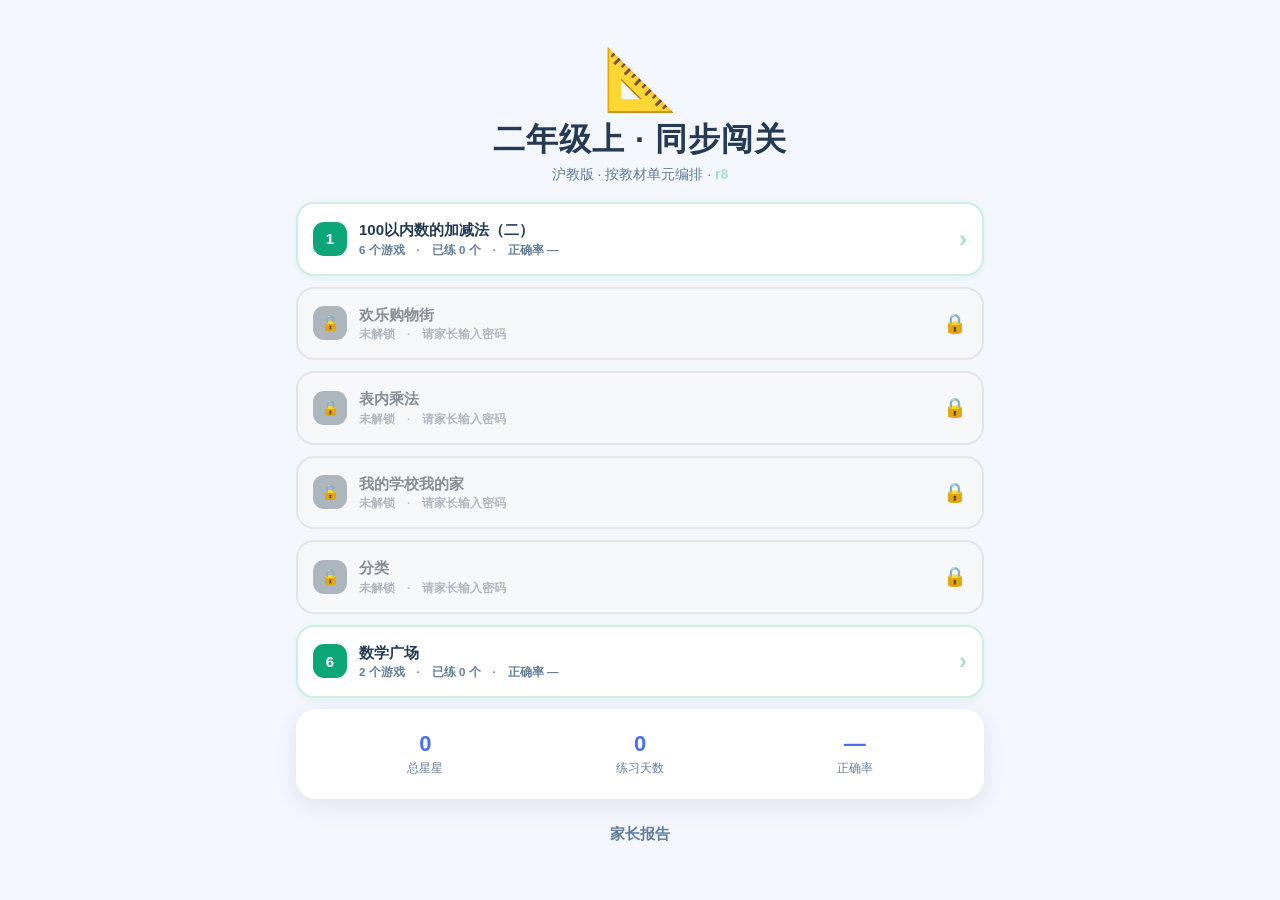
==== commit 04e5fd24: "feat: 宝石矿工 + 数字天平两个新玩法" ====
--- a/grade2.html
+++ b/grade2.html
@@ -89,6 +89,8 @@
 <script src="drag.js"></script>
 <script src="drag-extra.js"></script>
 <script src="match.js"></script>
+<script src="mine.js"></script>
+<script src="balance.js"></script>
 <script src="grade2.js"></script>
 </body>
 </html>
--- a/grade2.css
+++ b/grade2.css
@@ -1,3 +1,206 @@
+/* ===== 基础样式（原 styles.css 内容，为独立部署整段内联） ===== */
+/* 数学岛 — 响应式 + 童趣皮肤 */
+:root{
+  --bg:#f5f7ff;
+  --card:#ffffff;
+  --ink:#243b53;
+  --ink-soft:#627d98;
+  --blue:#4c6ef5;
+  --blue-dark:#3b5bdb;
+  --green:#2fb344;
+  --red:#ef5350;
+  --amber:#ffb020;
+  --radius:20px;
+  --shadow:0 6px 24px rgba(36,59,83,.10);
+  --safe-b:env(safe-area-inset-bottom,0px);
+}
+*{box-sizing:border-box;-webkit-tap-highlight-color:transparent}
+html,body{height:100%}
+body{
+  margin:0;
+  font-family:-apple-system,BlinkMacSystemFont,"Segoe UI","PingFang SC","Microsoft YaHei",sans-serif;
+  background:var(--bg);
+  color:var(--ink);
+  overscroll-behavior:none;
+  user-select:none;
+}
+#app{
+  max-width:640px;
+  margin:0 auto;
+  min-height:100%;
+  padding:18px 16px calc(18px + var(--safe-b));
+  display:flex;
+  flex-direction:column;
+}
+.view{display:none;flex:1;flex-direction:column}
+.view.active{display:flex;animation:fade .22s ease}
+@keyframes fade{from{opacity:0;transform:translateY(6px)}to{opacity:1;transform:none}}
+
+/* ---------- 首页 ---------- */
+.hero{text-align:center;padding:22px 0 18px}
+.hero.small{padding:8px 0 14px}
+.logo{font-size:52px;line-height:1}
+.hero h1{margin:8px 0 4px;font-size:28px;letter-spacing:1px}
+.hero .sub{margin:0;color:var(--ink-soft);font-size:14px}
+
+.card{
+  background:var(--card);
+  border-radius:var(--radius);
+  box-shadow:var(--shadow);
+  padding:16px;
+  margin-bottom:14px;
+}
+.card-title{margin:0 0 12px;font-size:15px;color:var(--ink-soft);font-weight:600}
+
+.level-list{display:flex;flex-direction:column;gap:10px}
+.level-btn{
+  display:flex;align-items:center;gap:12px;
+  width:100%;padding:14px 16px;
+  border:2px solid #e6ebff;border-radius:16px;
+  background:#fbfcff;cursor:pointer;
+  font-size:16px;font-weight:600;color:var(--ink);
+  transition:transform .12s ease,border-color .12s,background .12s;
+  text-align:left;
+}
+.level-btn:active{transform:scale(.975)}
+.level-btn:hover{border-color:var(--blue);background:#f2f5ff}
+.level-btn .lv-emoji{font-size:26px}
+.level-btn .lv-meta{display:flex;flex-direction:column;gap:2px}
+.level-btn .lv-desc{font-size:12px;color:var(--ink-soft);font-weight:400}
+
+.stats-card{display:flex;justify-content:space-around;text-align:center}
+.stat{display:flex;flex-direction:column;gap:3px;flex:1}
+.stat-num{font-size:22px;font-weight:700;color:var(--blue)}
+.stat-lbl{font-size:12px;color:var(--ink-soft)}
+
+/* ---------- 按钮 ---------- */
+.btn{
+  display:block;width:100%;padding:15px;
+  border:none;border-radius:16px;
+  font-size:17px;font-weight:700;font-family:inherit;
+  cursor:pointer;transition:transform .1s,filter .15s;
+}
+.btn:active{transform:scale(.98)}
+.btn-primary{background:var(--blue);color:#fff;box-shadow:0 4px 14px rgba(76,110,245,.35)}
+.btn-primary:hover{filter:brightness(1.06)}
+.btn-ghost{background:transparent;color:var(--ink-soft);font-weight:600;font-size:15px;padding:12px}
+.btn-ghost:hover{color:var(--blue)}
+.btn-danger{background:transparent;color:var(--red);font-weight:600;font-size:14px;padding:10px}
+
+/* ---------- 答题 ---------- */
+.quiz-bar{display:flex;align-items:center;gap:12px;padding:4px 0 12px}
+.icon-btn{
+  width:38px;height:38px;flex:0 0 38px;
+  border:none;border-radius:50%;background:#e8ecff;color:var(--ink-soft);
+  font-size:17px;cursor:pointer;line-height:1;
+}
+.progress-wrap{flex:1;height:10px;background:#e8ecff;border-radius:99px;overflow:hidden}
+.progress{height:100%;width:0;background:linear-gradient(90deg,var(--blue),#7c9cff);border-radius:99px;transition:width .3s ease}
+.star-counter{font-size:15px;font-weight:700;color:var(--amber);white-space:nowrap}
+
+.quiz-body{
+  flex:1;display:flex;flex-direction:column;align-items:center;justify-content:center;
+  gap:14px;min-height:0;
+}
+.stage-tag{
+  font-size:12px;font-weight:700;letter-spacing:.5px;
+  color:var(--blue);background:#eaefff;padding:5px 14px;border-radius:99px;
+}
+.question{
+  font-size:clamp(26px,7vw,40px);
+  font-weight:800;text-align:center;line-height:1.35;
+  word-break:break-word;
+}
+/* 具象：实物图形 */
+.objects{display:flex;flex-wrap:wrap;justify-content:center;gap:6px;max-width:100%}
+.objects.big{font-size:clamp(22px,6vw,34px);line-height:1.1}
+.objects.gone{opacity:.28}
+.obj-row{display:flex;align-items:center;gap:10px;flex-wrap:wrap;justify-content:center}
+.op-sign{font-size:34px;font-weight:800;color:var(--ink-soft)}
+/* 形象：点阵 */
+.dots{display:flex;flex-wrap:wrap;gap:5px;justify-content:center;max-width:240px}
+.dot{width:16px;height:16px;border-radius:50%;background:var(--blue)}
+.dot.b{background:var(--amber)}
+.dot.off{background:#dde3f5}
+.eq-line{font-size:clamp(24px,6.5vw,36px);font-weight:800}
+.blank{
+  display:inline-block;min-width:1.6em;border-bottom:5px solid var(--blue);
+  color:var(--blue);
+}
+
+.answers{
+  display:grid;grid-template-columns:repeat(2,1fr);gap:12px;
+  padding-top:14px;
+}
+.ans-btn{
+  padding:20px 8px;border:3px solid #e6ebff;border-radius:18px;
+  background:#fff;font-size:26px;font-weight:800;color:var(--ink);
+  font-family:inherit;cursor:pointer;
+  transition:transform .1s,border-color .15s,background .15s;
+  box-shadow:0 3px 10px rgba(36,59,83,.06);
+}
+.ans-btn:active{transform:scale(.96)}
+.ans-btn:hover{border-color:var(--blue)}
+.ans-btn.correct{border-color:var(--green);background:#e9f9ec;color:var(--green);animation:pop .3s}
+.ans-btn.wrong{border-color:var(--red);background:#fdecec;color:var(--red);animation:shake .3s}
+.ans-btn:disabled{cursor:default;opacity:.85}
+@keyframes pop{0%{transform:scale(1)}50%{transform:scale(1.08)}100%{transform:scale(1)}}
+@keyframes shake{0%,100%{transform:translateX(0)}25%{transform:translateX(-7px)}75%{transform:translateX(7px)}}
+
+.feedback{
+  height:26px;text-align:center;font-weight:700;font-size:16px;
+  padding-top:8px;color:var(--green);
+}
+.feedback.bad{color:var(--red)}
+
+/* 连击 */
+.combo{
+  position:fixed;left:50%;top:22%;transform:translateX(-50%);
+  font-size:34px;font-weight:900;color:var(--amber);
+  text-shadow:0 3px 0 #fff,0 0 18px rgba(255,176,32,.5);
+  pointer-events:none;animation:comboAnim .9s ease forwards;z-index:50;
+}
+@keyframes comboAnim{0%{opacity:0;transform:translate(-50%,10px) scale(.6)}
+  30%{opacity:1;transform:translate(-50%,0) scale(1.15)}
+  100%{opacity:0;transform:translate(-50%,-38px) scale(1)}}
+
+/* ---------- 结算 ---------- */
+#view-result{align-items:center;justify-content:center}
+.result-card{text-align:center;width:100%;padding:8px 0 20px}
+.result-emoji{font-size:64px;animation:pop .5s}
+.result-card h2{font-size:24px;margin:10px 0 6px}
+.result-stars{font-size:32px;letter-spacing:4px;margin:6px 0 10px}
+.result-sub{color:var(--ink-soft);font-size:15px;margin:0 0 22px}
+.result-card .btn{margin-bottom:10px}
+
+/* ---------- 家长报告 ---------- */
+#view-parent .card{font-size:15px}
+.p-row{display:flex;justify-content:space-between;padding:9px 0;border-bottom:1px solid #eef1fa}
+.p-row:last-child{border-bottom:none}
+.p-row span:last-child{font-weight:700;color:var(--blue)}
+.day-row{display:flex;justify-content:space-between;padding:7px 0;font-size:14px;border-bottom:1px solid #f2f4fb}
+.day-row:last-child{border-bottom:none}
+.day-row .d{color:var(--ink-soft)}
+
+/* ---------- 大屏（电脑/平板横屏） ---------- */
+@media (min-width:768px){
+  #app{max-width:720px;padding-top:28px}
+  .logo{font-size:60px}
+  .hero h1{font-size:32px}
+  .answers{grid-template-columns:repeat(4,1fr)}
+  .ans-btn{padding:24px 8px;font-size:30px}
+  .card{padding:22px}
+}
+/* 横屏矮屏 */
+@media (max-height:520px) and (orientation:landscape){
+  .hero{padding:6px 0}
+  .logo{display:none}
+  .quiz-body{gap:8px}
+  .stage-tag{display:none}
+}
+
+
+/* ===== 以下为二年级闯关专属样式 ===== */
 /* 二年级上同步闯关 — 追加样式（基础样式复用 styles.css） */
 :root{
   --g2:#0ca678;
@@ -556,3 +759,199 @@
   /* 提示文字稍大一点 */
   .drag-hint{font-size:13px}
 }
+
+/* ================= 家长锁 ================= */
+.unit-card.locked{
+  background:#f7f8f9;border-color:#e3e6e8;box-shadow:none;
+}
+.unit-card.locked .uc-badge{background:#adb5bd}
+.unit-card.locked .uc-name{color:#868e96}
+.unit-card.locked .uc-meta{color:#b1b8bf}
+.unit-card.locked .uc-arrow{color:#ced4da;font-size:19px}
+
+.lock-mask{
+  position:fixed;inset:0;background:rgba(36,59,83,.55);
+  display:flex;align-items:center;justify-content:center;
+  z-index:9999;padding:20px;animation:fade .2s ease;
+}
+.lock-box{
+  background:#fff;border-radius:22px;padding:26px 22px 20px;
+  width:100%;max-width:330px;text-align:center;
+  box-shadow:0 14px 44px rgba(0,0,0,.26);
+}
+.lock-icon{font-size:42px;line-height:1}
+.lock-title{font-size:18px;font-weight:800;margin:10px 0 5px;color:var(--ink)}
+.lock-sub{font-size:13px;color:var(--ink-soft);margin-bottom:16px;line-height:1.6}
+.lock-input{
+  width:100%;padding:14px;font-size:26px;font-weight:800;
+  text-align:center;letter-spacing:14px;text-indent:14px;
+  border:2px solid #cdeee0;border-radius:14px;
+  font-family:inherit;outline:none;box-sizing:border-box;
+  background:#f9fffd;color:var(--ink);
+}
+.lock-input:focus{border-color:var(--g2);background:#fff}
+.lock-err{font-size:13px;color:var(--red);height:20px;font-weight:700;margin-top:7px}
+.lock-actions{display:flex;gap:10px;margin-top:8px}
+.lock-btn{
+  flex:1;padding:13px;border-radius:14px;border:none;
+  font-size:15px;font-weight:800;font-family:inherit;cursor:pointer;
+  transition:transform .1s,filter .15s;
+}
+.lock-btn:active{transform:scale(.97)}
+.lock-btn.primary{background:var(--g2);color:#fff;box-shadow:0 4px 14px rgba(12,166,120,.3)}
+.lock-btn.ghost{background:#f1f3f5;color:var(--ink-soft)}
+
+/* ================= 进位 / 退位筹码 ================= */
+.carry-calc{
+  display:flex;flex-direction:column;align-items:flex-end;gap:3px;
+  font-family:ui-monospace,Consolas,"Courier New",monospace;
+  font-size:clamp(24px,6vw,32px);font-weight:800;color:var(--ink);
+  padding:0 12px;
+}
+/* 进位槽对准「十位」上方：竖式右侧是 op 列 + 个位，留出 2.3em 刚好压在十位上 */
+/* 槽与数字列同构：op 列固定宽 + 数字列右对齐，
+   槽右对齐并留出「个位」的宽度，正好压在十位上方 */
+.cc-op{width:1.25em;text-align:center;color:var(--g2);flex:0 0 auto}
+.cc-num{flex:1;min-width:2.3em;text-align:right;letter-spacing:2px}
+.cc-slotbox{
+  flex:1;min-width:2.3em;display:flex;justify-content:flex-end;
+  align-items:center;padding-right:1.15em;
+}
+.cc-slot{
+  width:1.45em;height:1.15em;border:2px dashed var(--g2);border-radius:9px;
+  background:#f2fbf7;font-size:.78em;
+  display:inline-flex;align-items:center;justify-content:center;
+}
+.cc-slot.filled{border-style:solid;background:#e9fbf3;color:var(--g2-dark);animation:pop .3s ease}
+.cc-slot.filled.no{background:#f1f3f5;border-color:#ced4da;color:#868e96}
+.cc-row{display:flex;gap:8px;align-items:center}
+.cc-num{min-width:2.3em;text-align:right;letter-spacing:2px}
+.cc-op{color:var(--g2)}
+.cc-line{width:100%;height:3px;background:var(--ink);border-radius:2px;margin:3px 0}
+.cc-hint{font-size:.52em;color:#627d98;font-family:inherit;font-weight:700}
+.drag-item.carry-chip{
+  width:auto;padding:11px 15px;font-size:15px;font-weight:800;
+  background:#f2fbf7;border-color:#a8e0c8;color:var(--g2-dark);
+}
+
+/* ================= 宝石矿工 ================= */
+.mine-wrap{
+  position:relative;                 /* 连击飘字要相对它定位 */
+  width:100%;display:flex;flex-direction:column;gap:10px;align-items:center;
+}
+.mine-bar{
+  display:flex;justify-content:space-between;width:100%;gap:8px;
+  font-size:13px;font-weight:800;color:#627d98;
+}
+.mine-bar .mp{background:#f1f3f5;padding:6px 12px;border-radius:99px;white-space:nowrap}
+.mine-bar .mp b{color:var(--g2-dark);font-size:15px}
+.mine-bar .m-timebox.low b{color:var(--red);animation:pulse .7s infinite}
+@keyframes pulse{50%{opacity:.35}}
+.mine-goal{
+  width:100%;text-align:center;border-radius:17px;padding:11px;
+  background:linear-gradient(135deg,#f59e0b,#d97706);
+  box-shadow:0 5px 16px rgba(245,158,11,.32);color:#fff;
+}
+.mine-goal .mg-t{display:block;font-size:11.5px;font-weight:800;opacity:.92}
+.mine-goal .mg-n{display:block;font-size:28px;font-weight:900;line-height:1.15;letter-spacing:1px}
+.mine-board{display:grid;gap:7px;width:100%;max-width:400px}
+.rock{
+  aspect-ratio:1;border:none;border-radius:15px;cursor:pointer;
+  font-family:inherit;font-size:clamp(16px,4.8vw,23px);font-weight:900;color:#3f2f1f;
+  background:linear-gradient(160deg,#cbb89a,#a89275);
+  box-shadow:0 3px 0 #7d6a4f,inset 0 2px 6px rgba(255,255,255,.35);
+  display:flex;align-items:center;justify-content:center;
+  transition:transform .1s,box-shadow .1s;touch-action:manipulation;
+}
+.rock:active{transform:translateY(2px);box-shadow:0 2px 0 #7d6a4f}
+.rock.sel{
+  background:linear-gradient(160deg,#5eead4,#14b8a6);color:#04332c;
+  box-shadow:0 0 0 4px #14b8a6,0 3px 0 #0f766e;transform:translateY(2px) scale(1.04);
+}
+.rock.gem{background:linear-gradient(160deg,#5eead4,#22d3ee);box-shadow:0 0 20px #22d3ee}
+.rock.bad{background:linear-gradient(160deg,#fca5a5,#ef4444);animation:shake .38s}
+.rock.empty{background:rgba(0,0,0,.05);box-shadow:none;cursor:default}
+.mine-tip{text-align:center;font-size:12.5px;color:#627d98;min-height:19px;line-height:1.5}
+.mine-float{
+  position:absolute;left:50%;top:32%;transform:translate(-50%,0);
+  font-size:28px;font-weight:900;color:#f59e0b;
+  text-shadow:0 2px 0 #fff,0 0 18px rgba(245,158,11,.6);
+  pointer-events:none;animation:mineFloat .85s ease forwards;z-index:9;
+}
+@keyframes mineFloat{
+  0%{opacity:0;transform:translate(-50%,10px) scale(.6)}
+  30%{opacity:1;transform:translate(-50%,0) scale(1.12)}
+  100%{opacity:0;transform:translate(-50%,-42px) scale(1)}
+}
+.mine-mask{
+  position:absolute;inset:0;background:rgba(255,255,255,.9);
+  display:flex;align-items:center;justify-content:center;padding:16px;z-index:20;
+}
+.mine-mbox{
+  background:#fff;border:2px solid #a8e0c8;border-radius:20px;
+  padding:22px 18px;width:100%;max-width:300px;text-align:center;
+  box-shadow:0 12px 34px rgba(12,166,120,.2);
+}
+.mm-emoji{font-size:40px;line-height:1}
+.mm-title{font-size:19px;font-weight:900;margin:8px 0 6px;color:var(--ink)}
+.mm-sub{font-size:13.5px;color:#627d98;line-height:1.7;margin-bottom:16px}
+.mm-sub b{color:var(--g2-dark);font-size:16px}
+.mm-btn{
+  width:100%;padding:13px;border:none;border-radius:14px;
+  background:var(--g2);color:#fff;font-size:16px;font-weight:800;
+  font-family:inherit;cursor:pointer;
+}
+.mm-btn:active{transform:scale(.97)}
+
+/* ================= 数字天平 ================= */
+.bal-rig{
+  position:relative;width:100%;max-width:330px;
+  display:flex;flex-direction:column;align-items:center;
+  padding-top:12px;
+}
+.bal-beam{
+  position:relative;display:flex;justify-content:space-between;
+  align-items:flex-start;width:100%;
+  transition:transform .5s cubic-bezier(.34,1.4,.64,1);
+}
+.bal-beam::before{
+  content:'';position:absolute;left:2%;right:2%;top:0;height:6px;
+  background:linear-gradient(90deg,var(--g2),#7fd8bb,var(--g2));border-radius:99px;
+}
+/* 吊绳：把盘挂在横梁下方，看起来才像天平 */
+.bal-hang{display:flex;flex-direction:column;align-items:center;padding-top:6px}
+.bal-rope{display:block;width:2.5px;height:15px;background:var(--g2);border-radius:2px}
+.bal-pan{
+  background:#fff;border:2.5px solid var(--g2);border-radius:15px;
+  padding:13px 12px;min-width:88px;text-align:center;
+  font-size:clamp(17px,4.8vw,23px);font-weight:900;color:var(--ink);
+  box-shadow:0 3px 10px rgba(12,166,120,.12);
+}
+.bal-pan .bal-slot{
+  display:inline-flex;align-items:center;justify-content:center;
+  min-width:1.6em;min-height:1.3em;border:2px dashed var(--g2);
+  border-radius:9px;color:var(--g2);background:#f2fbf7;
+}
+.bal-pan .bal-slot.filled{
+  border-style:solid;background:#e9fbf3;color:var(--g2-dark);animation:pop .3s ease;
+}
+/* 立柱：从横梁中心向下延伸，底部带底座（真天平就是立柱顶着横梁） */
+.bal-post{
+  position:absolute;left:50%;top:0;transform:translateX(-50%);
+  width:6px;height:104px;background:var(--g2);border-radius:99px;z-index:0;
+}
+.bal-post::after{
+  content:'';position:absolute;left:50%;bottom:-7px;transform:translateX(-50%);
+  width:78px;height:8px;background:var(--g2);border-radius:99px;
+}
+.bal-hint{
+  font-size:13px;font-weight:800;color:#627d98;text-align:center;
+  padding:9px 14px;border-radius:12px;background:#f7fffb;min-height:20px;
+}
+.bal-hint.good{background:#e9fbf3;color:var(--g2-dark)}
+.bal-hint.bad{background:#fff5f5;color:var(--red)}
+.drag-item.bal-chip{
+  width:auto;min-width:56px;padding:11px 14px;
+  font-size:20px;font-weight:900;color:var(--g2-dark);
+  background:#f2fbf7;border-color:#a8e0c8;
+}
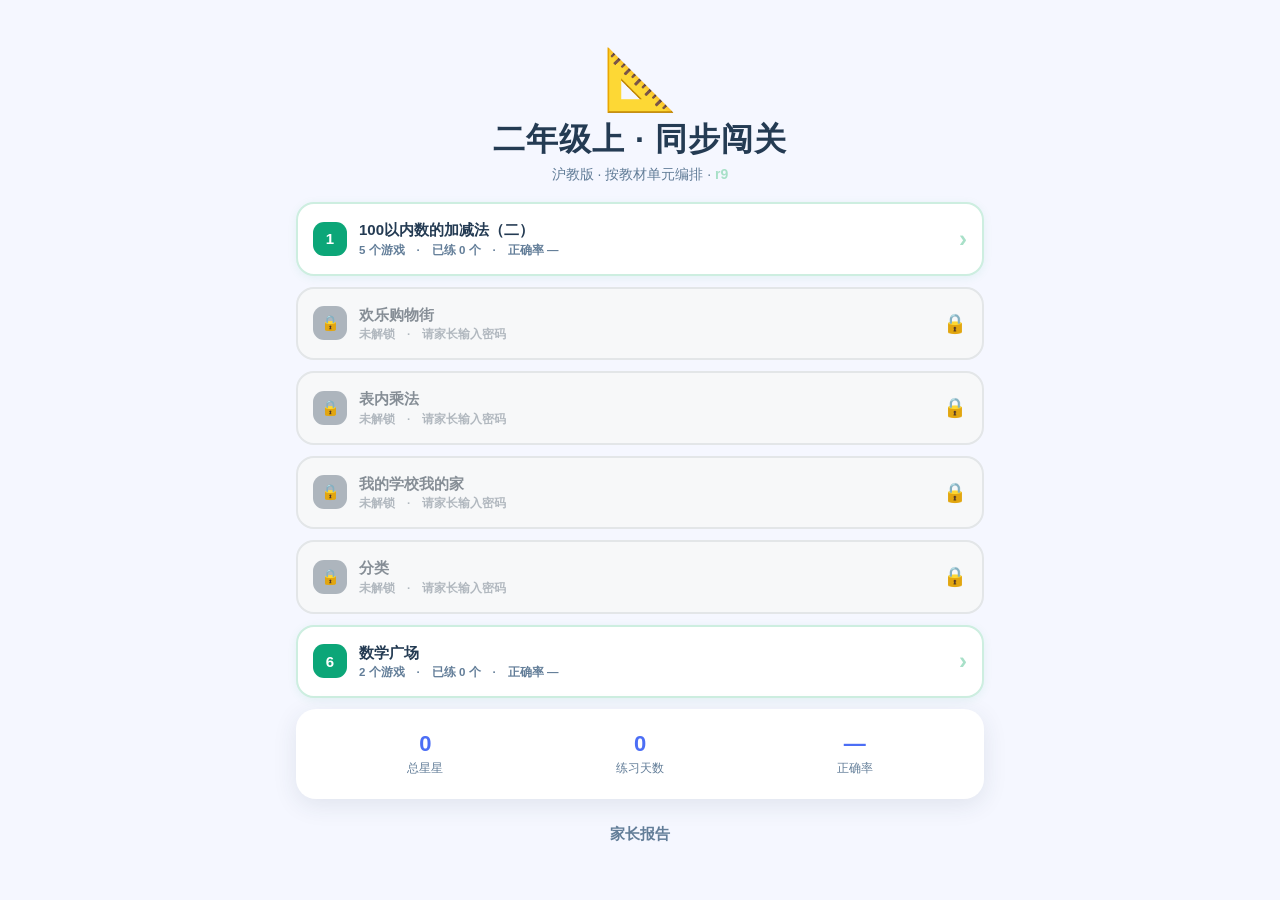
==== commit 93da03f7: "feat(r9): 答错改渐进提示，不再直接报答案 依据 Bastani et al. 2025 (PNAS)：同一 GPT-4，直接给答案→练习+48%/期末-17%； 只给提示→练习+127%/期" ====
--- a/grade2.html
+++ b/grade2.html
@@ -86,6 +86,7 @@
 
 </div>
 
+<script src="hint.js"></script>
 <script src="drag.js"></script>
 <script src="drag-extra.js"></script>
 <script src="match.js"></script>
--- a/grade2.css
+++ b/grade2.css
@@ -152,6 +152,11 @@
   padding-top:8px;color:var(--green);
 }
 .feedback.bad{color:var(--red)}
+/* 渐进提示：答错后给方向，不给答案（文案可能两行，所以放开固定高度） */
+.feedback.hint{
+  color:var(--blue-dark);font-size:14px;line-height:1.35;font-weight:700;
+  height:auto;min-height:26px;padding:8px 6px 4px;
+}
 
 /* 连击 */
 .combo{
@@ -485,18 +490,19 @@
 .vfill-calc .vrow{display:flex;justify-content:flex-end;align-items:center;gap:7px}
 .vdigit{min-width:.72em;text-align:center;color:var(--ink)}
 .vslot{
-  width:1.02em;height:1.16em;border:2px dashed var(--g2);border-radius:7px;
+  width:1.22em;height:1.32em;border:2px dashed var(--g2);border-radius:8px;
   background:#f2fbf7;display:inline-block;
 }
 .vslot.filled{
   border-style:solid;background:#e9fbf3;color:var(--g2-dark);
   display:inline-flex;align-items:center;justify-content:center;
-  animation:pop .3s ease;width:auto;min-width:1.02em;padding:0 .08em;
+  animation:pop .3s ease;width:auto;min-width:1.22em;padding:0 .1em;
 }
 .drag-item.chip{
   font-size:clamp(19px,5vw,26px);font-weight:900;color:var(--g2-dark);
   background:#f2fbf7;border-color:#a8e0c8;
-  width:clamp(42px,11vw,52px);height:clamp(42px,11vw,52px);
+  width:clamp(48px,13vw,62px);height:clamp(48px,13vw,62px);
+  padding:0 4px;
 }
 
 /* ================= 点击计数 ================= */
@@ -653,9 +659,10 @@
 .eq-text{white-space:nowrap;letter-spacing:1px}
 .eq-eq{color:var(--g2)}
 .vslot.big{
-  width:1.6em;height:1.3em;border-width:3px;border-radius:10px;
-}
-.vslot.big.filled{font-size:.95em}
+  min-width:2.7em;height:1.5em;border-width:3px;border-radius:11px;
+  padding:0 .14em;box-sizing:border-box;
+}
+.vslot.big.filled{font-size:1em;letter-spacing:1px}
 
 /* 带文字标签的拖拽物体（如各种钱币） */
 .drag-item.has-label{
@@ -818,8 +825,8 @@
   align-items:center;padding-right:1.15em;
 }
 .cc-slot{
-  width:1.45em;height:1.15em;border:2px dashed var(--g2);border-radius:9px;
-  background:#f2fbf7;font-size:.78em;
+  width:1.75em;height:1.4em;border:2px dashed var(--g2);border-radius:10px;
+  background:#f2fbf7;font-size:.8em;
   display:inline-flex;align-items:center;justify-content:center;
 }
 .cc-slot.filled{border-style:solid;background:#e9fbf3;color:var(--g2-dark);animation:pop .3s ease}
@@ -923,14 +930,14 @@
 .bal-rope{display:block;width:2.5px;height:15px;background:var(--g2);border-radius:2px}
 .bal-pan{
   background:#fff;border:2.5px solid var(--g2);border-radius:15px;
-  padding:13px 12px;min-width:88px;text-align:center;
+  padding:13px 14px;min-width:102px;text-align:center;
   font-size:clamp(17px,4.8vw,23px);font-weight:900;color:var(--ink);
   box-shadow:0 3px 10px rgba(12,166,120,.12);
 }
 .bal-pan .bal-slot{
   display:inline-flex;align-items:center;justify-content:center;
-  min-width:1.6em;min-height:1.3em;border:2px dashed var(--g2);
-  border-radius:9px;color:var(--g2);background:#f2fbf7;
+  min-width:2.6em;min-height:1.5em;padding:0 .14em;box-sizing:border-box;
+  border:2px dashed var(--g2);border-radius:11px;color:var(--g2);background:#f2fbf7;
 }
 .bal-pan .bal-slot.filled{
   border-style:solid;background:#e9fbf3;color:var(--g2-dark);animation:pop .3s ease;
@@ -955,3 +962,46 @@
   font-size:20px;font-weight:900;color:var(--g2-dark);
   background:#f2fbf7;border-color:#a8e0c8;
 }
+
+/* ================= 宝石矿工 · 动画与反馈 ================= */
+/* 石头被炸开：先闪亮放大，再旋转缩没 */
+.rock.crack{
+  animation:rockCrack .5s ease forwards;pointer-events:none;
+}
+@keyframes rockCrack{
+  0%{transform:scale(1);filter:brightness(1)}
+  28%{transform:scale(1.24);filter:brightness(2) saturate(1.6)}
+  100%{transform:scale(.15) rotate(20deg);opacity:0;filter:brightness(2.6)}
+}
+/* 新补上的石头弹出 */
+.rock.pop{animation:rockPop .34s cubic-bezier(.34,1.56,.64,1)}
+@keyframes rockPop{
+  0%{transform:scale(.35);opacity:0}
+  100%{transform:scale(1);opacity:1}
+}
+/* 宝石飞出 */
+.mine-gemfly{
+  position:fixed;z-index:9999;font-size:25px;pointer-events:none;
+  transform:translate(-50%,-50%) scale(1.35);
+  transition:transform .68s cubic-bezier(.5,-0.25,.75,1),opacity .68s ease-in;
+  filter:drop-shadow(0 0 9px #22d3ee);
+}
+/* 计分板被打中时的弹跳 */
+.mine-bar .mp.bump{animation:mpBump .44s cubic-bezier(.34,1.56,.64,1)}
+@keyframes mpBump{
+  0%{transform:scale(1)}
+  34%{transform:scale(1.28)}
+  100%{transform:scale(1)}
+}
+/* 连击时棋盘光晕 */
+.mine-board.glow-2{animation:boardGlow2 .6s ease}
+@keyframes boardGlow2{
+  0%,100%{filter:none}
+  45%{filter:drop-shadow(0 0 13px rgba(34,211,238,.85))}
+}
+.mine-board.glow-3{animation:boardGlow3 .85s ease}
+@keyframes boardGlow3{
+  0%{filter:none;transform:scale(1)}
+  38%{filter:drop-shadow(0 0 24px rgba(245,158,11,.95));transform:scale(1.035)}
+  100%{filter:none;transform:scale(1)}
+}
